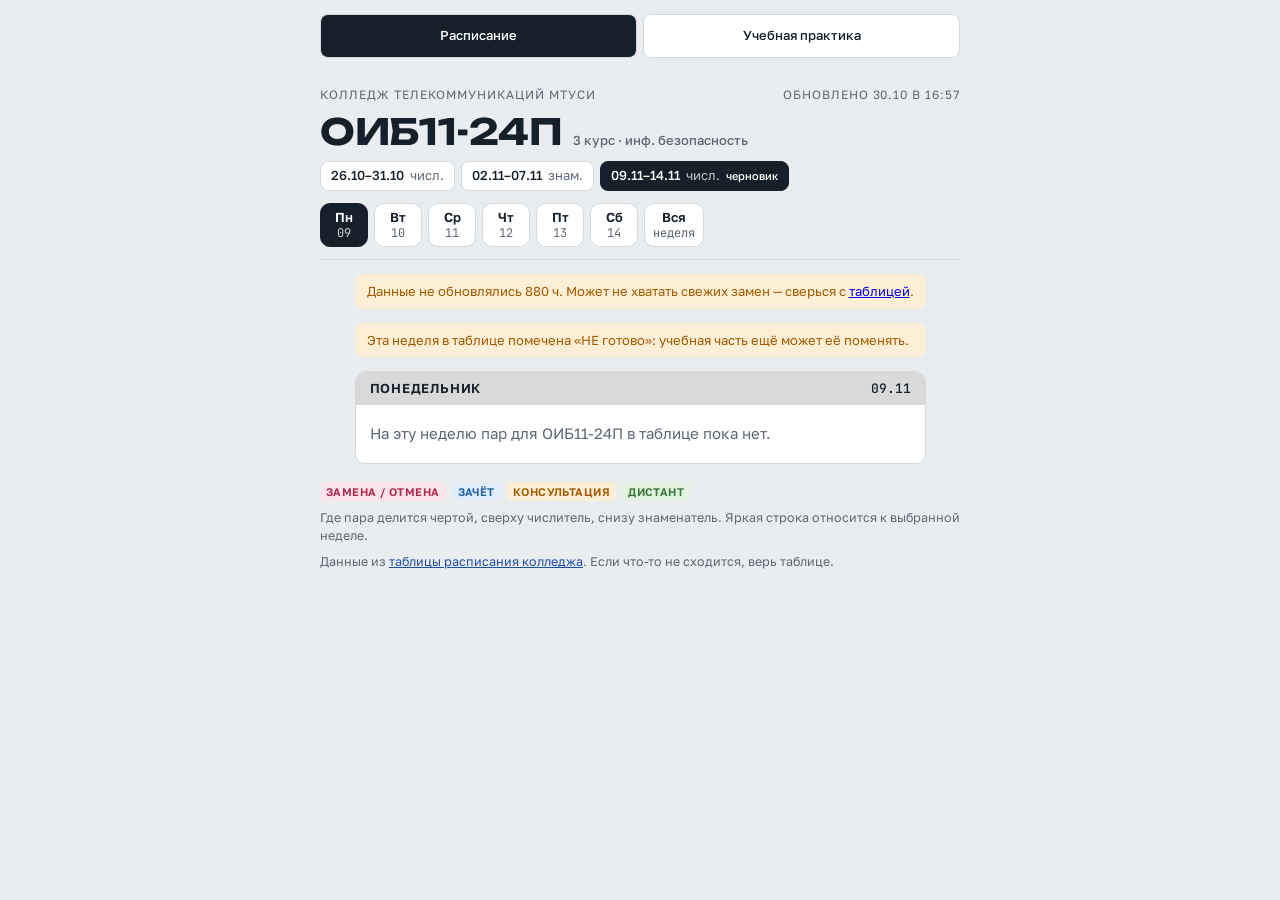
==== index.html @ 4e647dfc "Add files via upload" ====
<!doctype html>
<html lang="ru">
<head>
<meta charset="utf-8">
<meta name="viewport" content="width=device-width,initial-scale=1,viewport-fit=cover">
<meta name="theme-color" content="#e9edf0" media="(prefers-color-scheme: light)">
<meta name="theme-color" content="#0e1419" media="(prefers-color-scheme: dark)">
<meta name="description" content="Расписание пар группы ОИБ11-24П, КТ МТУСИ: замены, отмены, зачёты.">
<link rel="manifest" href="manifest.webmanifest">
<link rel="icon" href="icon-192.png" type="image/png">
<link rel="apple-touch-icon" href="apple-touch-icon.png">
<meta name="apple-mobile-web-app-capable" content="yes">
<meta name="apple-mobile-web-app-title" content="Пары ОИБ">
<title>Расписание КТ МТУСИ</title>
<link rel="preconnect" href="https://fonts.googleapis.com">
<link rel="preconnect" href="https://fonts.gstatic.com" crossorigin>
<link rel="stylesheet" href="https://fonts.googleapis.com/css2?family=Golos+Text:wght@400;500;600&family=JetBrains+Mono:wght@400;500&family=Unbounded:wght@500;700&display=swap">
<style>
/* Layout: одна узкая колонка как распечатка у учебной части; липкая шапка с группой,
   неделей и днями; день — один лист с парами, разделёнными тонкими линиями. */
:root {
  --bg: #e9edf0;
  --paper: #ffffff;
  --ink: #15202a;
  --muted: #5d6874;
  --line: #d3dae0;
  --head: #d9d9d9;          /* серый, как шапка в таблице колледжа */
  --accent: #1d4fa3;
  --accent-soft: #e2eaf8;
  --chg: #b3264f;  --chg-soft: #f8e4ea;
  --zach: #22609f; --zach-soft: #e0ecf8;
  --kons: #a35a00; --kons-soft: #fdeed6;
  --dist: #36773a; --dist-soft: #e3f1e1;
  --f-display: "Unbounded", "Arial Black", system-ui, sans-serif;
  --f-body: "Golos Text", "Segoe UI", system-ui, -apple-system, sans-serif;
  --f-mono: "JetBrains Mono", ui-monospace, "Cascadia Mono", Consolas, monospace;
}
@media (prefers-color-scheme: dark) {
  :root:not([data-theme="light"]) {
    --bg: #0e1419; --paper: #172029; --ink: #e5ebf0; --muted: #94a1ad; --line: #2a3641;
    --head: #2b343d; --accent: #8db1f2; --accent-soft: #1d2b44;
    --chg: #ff8aa5; --chg-soft: #3a1d27;
    --zach: #8cbcf0; --zach-soft: #18304a;
    --kons: #f2b25e; --kons-soft: #3a2a14;
    --dist: #8fcf8c; --dist-soft: #1c3320;
    color-scheme: dark;
  }
}
:root[data-theme="dark"] {
  --bg: #0e1419; --paper: #172029; --ink: #e5ebf0; --muted: #94a1ad; --line: #2a3641;
  --head: #2b343d; --accent: #8db1f2; --accent-soft: #1d2b44;
  --chg: #ff8aa5; --chg-soft: #3a1d27;
  --zach: #8cbcf0; --zach-soft: #18304a;
  --kons: #f2b25e; --kons-soft: #3a2a14;
  --dist: #8fcf8c; --dist-soft: #1c3320;
  color-scheme: dark;
}

* { box-sizing: border-box; }
body {
  background: var(--bg); color: var(--ink);
  font: 15px/1.45 var(--f-body);
  padding-left: max(16px, env(safe-area-inset-left, 0px));
  padding-right: max(16px, env(safe-area-inset-right, 0px));
  padding-block: 0 32px;
}
body::before { content: ""; position: fixed; inset: 0 0 auto; height: env(safe-area-inset-top, 0px); z-index: 10; background: var(--bg); }
.wrap { max-width: 640px; margin: 0 auto; display: grid; gap: 14px; }

header.top {
  position: sticky; top: env(safe-area-inset-top, 0px); z-index: 5;
  background: var(--bg);
  display: grid; gap: 10px; padding-block: 14px 10px;
  border-bottom: 1px solid var(--line);
}
.kicker { font-size: 12px; letter-spacing: .08em; text-transform: uppercase; color: var(--muted); display: flex; justify-content: space-between; gap: 8px; flex-wrap: wrap; }
.grp { position: relative; display: inline-flex; align-items: baseline; gap: 10px; width: fit-content; max-width: 100%; }
.grp h1 { margin: 0; font: 700 clamp(26px, 7vw, 36px)/1.05 var(--f-display); letter-spacing: -.01em; }
.grp { flex-wrap: wrap; }
.grp .chev { font: 500 13px var(--f-body); color: var(--muted); white-space: nowrap; }

.row { display: flex; gap: 6px; overflow-x: auto; scrollbar-width: none; padding-bottom: 2px; }
.row::-webkit-scrollbar { display: none; }
.chip {
  flex: 0 0 auto; border: 1px solid var(--line); background: var(--paper); color: var(--ink);
  border-radius: 8px; padding: 6px 10px; font: 500 13px/1.2 var(--f-body); cursor: pointer;
  display: inline-flex; align-items: center; gap: 6px;
}
.chip:focus-visible, button:focus-visible, a:focus-visible { outline: 2px solid var(--accent); outline-offset: 2px; }
.chip[aria-pressed="true"] { background: var(--ink); color: var(--paper); border-color: var(--ink); }
.chip .sub { color: var(--muted); font-weight: 400; }
.chip[aria-pressed="true"] .sub { color: inherit; opacity: .75; }
.chip.day { flex-direction: column; gap: 0; min-width: 48px; padding: 5px 8px; }
.chip.day b { font: 600 13px var(--f-body); }
.chip.day span { font: 400 12px var(--f-mono); color: var(--muted); }
.chip.day[aria-pressed="true"] span { color: inherit; opacity: .8; }
.chip.day.today { border-color: var(--accent); }
.chip.day.today b::after { content: ""; display: inline-block; width: 6px; height: 6px; border-radius: 50%; background: var(--accent); margin-left: 4px; vertical-align: middle; }
.chip .draft { font-size: 11px; color: var(--kons); }
.chip[aria-pressed="true"] .draft { color: inherit; }

.notice { font-size: 13px; color: var(--kons); background: var(--kons-soft); border-radius: 8px; padding: 8px 12px; }

.day { background: var(--paper); border: 1px solid var(--line); border-radius: 10px; overflow: hidden; }
.day > h2 {
  margin: 0; padding: 8px 14px; background: var(--head);
  font: 600 13px var(--f-body); letter-spacing: .06em; text-transform: uppercase;
  display: flex; justify-content: space-between; gap: 8px;
}
.day > h2 .d { font-family: var(--f-mono); font-weight: 500; letter-spacing: 0; }
.day.is-today > h2 { background: var(--accent-soft); color: var(--accent); }
.empty { padding: 18px 14px; color: var(--muted); }
.daynote { padding: 22px 14px; font: 500 16px var(--f-body); text-align: center; }

ol.pairs { list-style: none; margin: 0; padding: 0; }
.pair { display: grid; grid-template-columns: 54px minmax(0, 1fr) auto; gap: 12px; padding: 12px 14px; border-top: 1px solid var(--line); align-items: start; }
.pair:first-child { border-top: 0; }
.pn { display: grid; gap: 2px; }
.pn .num { font: 700 22px/1 var(--f-display); }
.pn .tm { font: 400 11.5px/1.35 var(--f-mono); color: var(--muted); font-variant-numeric: tabular-nums; }
.body { min-width: 0; display: grid; gap: 6px; }
.lesson { display: grid; gap: 1px; }
.code { font: 500 11.5px var(--f-mono); color: var(--muted); }
.ttl { font-weight: 500; overflow-wrap: anywhere; }
.who { font-size: 13.5px; color: var(--muted); }
.note { font-size: 13px; color: var(--muted); }
.room { font: 500 13px var(--f-mono); padding: 3px 7px; border: 1px solid var(--line); border-radius: 6px; white-space: nowrap; align-self: start; }
.room:empty { display: none; }

.pair.window { padding-block: 6px; color: var(--muted); font-size: 13px; }
.pair.window .num { font-size: 15px; color: var(--muted); }

.badges { display: flex; flex-wrap: wrap; gap: 5px; }
.b { font: 600 11px/1 var(--f-body); letter-spacing: .04em; text-transform: uppercase; padding: 4px 6px; border-radius: 5px; }
.b.chg { background: var(--chg-soft); color: var(--chg); }
.b.chg.old { background: transparent; border: 1px dashed var(--chg); }
.b.zach, .b.exam { background: var(--zach-soft); color: var(--zach); }
.b.kons { background: var(--kons-soft); color: var(--kons); }
.b.dist { background: var(--dist-soft); color: var(--dist); }
.b.now { background: var(--accent); color: var(--paper); }
.b.next { background: var(--accent-soft); color: var(--accent); }

.pair.chg { background: linear-gradient(90deg, var(--chg-soft), transparent 70%); }
.pair.now { box-shadow: inset 0 0 0 2px var(--accent); }
.cancelled { font-size: 13.5px; color: var(--muted); }
.cancelled s { text-decoration-color: var(--chg); text-decoration-thickness: 2px; }
.cancelled .lbl, .instead { font: 600 11px var(--f-body); text-transform: uppercase; letter-spacing: .05em; color: var(--chg); margin-right: 4px; }
.struck .ttl { text-decoration: line-through; }

/* Числитель / знаменатель: дробь, как «над чертой / под чертой» в таблице */
.frac { display: grid; }
.frac .half { display: grid; grid-template-columns: minmax(0, 1fr) auto; gap: 8px; padding-block: 4px; }
.frac .half + .half { border-top: 2px solid var(--ink); }
.frac .half.off { opacity: .45; }
.frac .hl { grid-column: 1 / -1; font: 600 10.5px var(--f-body); letter-spacing: .06em; text-transform: uppercase; color: var(--muted); }
.frac .half.on .hl { color: var(--accent); }
.frac .none { color: var(--muted); font-style: italic; }

footer { color: var(--muted); font-size: 12.5px; display: grid; gap: 8px; padding-top: 4px; }
footer a { color: var(--accent); }
.legend { display: flex; flex-wrap: wrap; gap: 6px; }
.err { background: var(--paper); border: 1px solid var(--line); border-radius: 10px; padding: 18px; }
@media (max-width: 380px) {
  .pair { grid-template-columns: 44px minmax(0, 1fr); }
  .pair > .room { grid-column: 2; justify-self: start; }
}
@media (prefers-reduced-motion: no-preference) {
  .day { animation: in .18s ease-out both; }
  @keyframes in { from { transform: translateY(4px); } to { transform: none; } }
}
</style>
<style>:root{color-scheme:light}html,body{margin:0}:root{padding-top:env(safe-area-inset-top,0px);padding-bottom:env(safe-area-inset-bottom,0px)}[hidden]{display:none!important}</style>
<link rel="stylesheet" href="practice.css">
</head>
<body>

<div class="wrap">
  <nav class="schedule-tabs" role="tablist" aria-label="Раздел расписания">
    <button class="chip" id="scheduleTab" role="tab" aria-selected="true" aria-controls="main">Расписание</button>
    <button class="chip" id="practiceTab" role="tab" aria-selected="false" aria-controls="practicePanel">Учебная практика</button>
  </nav>
  <header class="top" id="scheduleHeader">
    <div class="kicker"><span>Колледж телекоммуникаций МТУСИ</span><span id="upd"></span></div>
    <div class="grp">
      <h1 id="grpName">ОИБ11-24П</h1><span class="chev">3 курс · инф. безопасность</span>
    </div>
    <div class="row" id="weeks" role="group" aria-label="Неделя"></div>
    <div class="row" id="days" role="group" aria-label="День"></div>
  </header>
  <main id="main" class="wrap" aria-live="polite">
    <div class="day"><div class="empty">Загружаю расписание…</div></div>
  </main>
  <section id="practicePanel" role="tabpanel" aria-labelledby="practiceTab" hidden>
    <h1>Учебная практика</h1>
    <div class="practice-controls">
      <label>Группа<select id="practiceGroup" disabled><option>Загрузка…</option></select></label>
      <label>Дата<input type="date" id="practiceDate"></label>
      <button class="chip" id="practiceAll" type="button">Все даты</button>
      <button class="chip" id="practiceRefresh" type="button">Обновить</button>
    </div>
    <div id="practiceStatus" role="status"></div>
    <div id="practiceContent" class="wrap" aria-live="polite"></div>
    <p class="note">Изменения проверяются при открытии вкладки и каждые 5 минут, пока она открыта. <a id="practiceSource" target="_blank" rel="noopener">Открыть таблицу практики</a>.</p>
  </section>
  <footer id="scheduleFooter">
    <div class="legend">
      <span class="b chg">Замена / отмена</span><span class="b zach">Зачёт</span><span class="b kons">Консультация</span><span class="b dist">Дистант</span>
    </div>
    <div>Где пара делится чертой, сверху числитель, снизу знаменатель. Яркая строка относится к выбранной неделе.</div>
    <div id="src"></div>
  </footer>
</div>

<script>
(() => {
  const SRC = 'https://docs.google.com/spreadsheets/d/1RRrdDgLjqfFRYhjbxTdcJY_iNvP3ZEuu/htmlview';
  const GROUP = 'ОИБ11-24П';
  const WD = ['Понедельник', 'Вторник', 'Среда', 'Четверг', 'Пятница', 'Суббота'];
  const WDS = ['Пн', 'Вт', 'Ср', 'Чт', 'Пт', 'Сб'];
  const $ = (id) => document.getElementById(id);
  const esc = (s) => String(s ?? '').replace(/[&<>"]/g, (c) => ({ '&': '&amp;', '<': '&lt;', '>': '&gt;', '"': '&quot;' }[c]));
  const store = {
    get(k) { try { return localStorage.getItem(k); } catch (e) { return null; } },
    set(k, v) { try { localStorage.setItem(k, v); } catch (e) {} },
  };

  let D = null, S = [];
  const st = { group: GROUP, week: 0, day: 0 };

  // ---- время по Москве ----
  function msk() {
    const p = Object.fromEntries(new Intl.DateTimeFormat('ru-RU', {
      timeZone: 'Europe/Moscow', year: 'numeric', month: '2-digit', day: '2-digit',
      hour: '2-digit', minute: '2-digit', hourCycle: 'h23',
    }).formatToParts(new Date()).map((x) => [x.type, x.value]));
    const y = +p.year, m = +p.month, d = +p.day;
    return { y, m, d, ddmm: `${p.day}.${p.month}`, min: (+p.hour) * 60 + (+p.minute), wd: (new Date(Date.UTC(y, m - 1, d)).getUTCDay() + 6) % 7 };
  }
  const NOW = msk();
  const acadStart = NOW.m >= 8 ? NOW.y : NOW.y - 1;
  const dateOf = (ddmm) => { if (!ddmm) return null; const [d, m] = ddmm.split('.').map(Number); return Date.UTC(m >= 8 ? acadStart : acadStart + 1, m - 1, d); };
  const todayTs = Date.UTC(NOW.y, NOW.m - 1, NOW.d);

  // ---- разбор текста ячейки ----
  const CODE = /(?:ОУП|ДУП|СГЦ|ОП|МДК|ОГСЭ|ЕН|ПМ|УП|ПП|ОДБ|ОДП|ОУД|ЭК|ОПД|ДУД|УД|БД)\.\s?\d{1,2}(?:\.\d{1,2})?\.?/;
  const TEACH = /[А-ЯЁ][а-яё]+(?:-[А-ЯЁ][а-яё]+)?\s+[А-ЯЁ]\.\s?(?:[А-ЯЁ]\.?)?/g;
  const norm = (t) => (t || '').replace(/\s+/g, ' ').trim();

  function parseLesson(raw) {
    let t = norm(raw);
    const tags = [];
    if (/зач[её]т/i.test(t)) tags.push(['zach', 'Зачёт']);
    if (/экзамен/i.test(t)) tags.push(['exam', 'Экзамен']);
    if (/консульт/i.test(t)) tags.push(['kons', 'Консультация']);
    if (/дистант/i.test(t)) tags.push(['dist', 'Дистант']);
    let note = '';
    const zm = t.match(/\(\s*замена\s+([^)]+)\)/i);
    if (zm) { note = 'вместо ' + zm[1].trim(); t = t.replace(zm[0], ' '); tags.push(['chg', 'Замена препод.']); }
    t = t.replace(/(^|[\s.,(])(зач[её]т|экзамен|консультация)(?=$|[\s.,)])/gi, '$1 ');
    let code = '';
    const cm = t.match(new RegExp('^' + CODE.source));
    if (cm) { code = cm[0].replace(/\s/g, '').replace(/\.$/, ''); t = t.slice(cm[0].length); }
    const who = [];
    t = t.replace(TEACH, (m) => { who.push(m.trim()); return ' '; });
    let title = norm(t).replace(/[,;]\s*$/, '');
    if (!title && who.length) title = who.shift();
    return { code, title, who: who.join(', '), note, tags };
  }

  function segments(t) {
    const re = new RegExp(CODE.source, 'g');
    const idx = []; let m;
    while ((m = re.exec(t))) idx.push(m.index);
    if (!idx.length) return t ? [t] : [];
    const out = [];
    if (idx[0] > 0 && norm(t.slice(0, idx[0]))) out.push(t.slice(0, idx[0]));
    idx.forEach((s, i) => out.push(t.slice(s, idx[i + 1] ?? t.length)));
    return out.map(norm).filter(Boolean);
  }

  function analyze(h, dayDate) {
    const t = norm(h.text);
    const r = { room: h.room, struck: h.f.includes('x'), lessons: [], change: null, cancelled: null };
    const m = t.match(/^(\d{1,2}\.\d{2})\.?\s*(отмена)?[\s:,-]*(.*)$/i);
    if (m) {
      const date = m[1].padStart(5, '0');
      const cancel = !!m[2];
      const segs = segments(m[3]);
      r.change = { date, today: date === dayDate, cancel };
      if (cancel) { r.cancelled = segs[0] ? parseLesson(segs[0]) : null; r.lessons = segs.slice(1).map(parseLesson); }
      else r.lessons = segs.map(parseLesson);
    } else {
      r.lessons = [parseLesson(t)];
      if (h.f.includes('c') || /отмен/i.test(t)) r.change = { date: null, today: true, cancel: /отмен/i.test(t) };
    }
    return r;
  }

  const half = (h) => (h ? { text: S[h[0]] || '', room: S[h[1]] || '', f: h[2] || '' } : null);

  // ---- отрисовка ----
  function lessonHTML(L) {
    return `<div class="lesson">${L.code ? `<span class="code">${esc(L.code)}</span>` : ''}<div class="ttl">${esc(L.title)}</div>${L.who ? `<div class="who">${esc(L.who)}</div>` : ''}${L.note ? `<div class="note">${esc(L.note)}</div>` : ''}</div>`;
  }

  function badgesFor(A, extra) {
    const out = [...(extra || [])];
    if (A.change) {
      if (A.change.date && !A.change.today) out.push(`<span class="b chg old">Пометка на ${esc(A.change.date)}</span>`);
      else if (A.change.cancel && !A.lessons.length) out.push('<span class="b chg">Отмена</span>');
      else if (A.change.cancel || A.cancelled) out.push('<span class="b chg">Замена</span>');
      else if (!A.change.date && A.lessons.some((L) => L.note)) out.push('<span class="b chg">Замена препод.</span>');
      else out.push(`<span class="b chg">${A.change.date ? 'Изменение на ' + esc(A.change.date) : 'Изменение'}</span>`);
    }
    const seen = new Set();
    A.lessons.forEach((L) => L.tags.forEach(([k, v]) => { if (k === 'chg' && A.change) return; if (!seen.has(k)) { seen.add(k); out.push(`<span class="b ${k}">${v}</span>`); } }));
    return out.length ? `<div class="badges">${out.join('')}</div>` : '';
  }

  function analysisHTML(A) {
    let h = '';
    if (A.cancelled) h += `<div class="cancelled"><span class="lbl">Отменено</span><s>${esc([A.cancelled.code, A.cancelled.title].filter(Boolean).join(' '))}</s>${A.cancelled.who ? ' · ' + esc(A.cancelled.who) : ''}</div>`;
    if (A.cancelled && A.lessons.length) h += '<span class="instead">Вместо неё</span>';
    h += A.lessons.map(lessonHTML).join('');
    if (A.struck) h = `<div class="struck">${h}</div>`;
    return h;
  }

  function timeSpan(t) {
    const ts = (t || '').match(/\d{1,2}[.:]\d{2}/g) || [];
    const toMin = (x) => { const [a, b] = x.split(/[.:]/).map(Number); return a * 60 + b; };
    if (!ts.length) return null;
    return { s: ts[0].replace('.', ':'), e: ts[ts.length - 1].replace('.', ':'), sm: toMin(ts[0]), em: toMin(ts[ts.length - 1]) };
  }

  function pairHTML(p, ctx) {
    const [n, ti, cell] = p;
    const tsp = timeSpan(S[ti]);
    const tm = tsp ? `${tsp.s}<br>${tsp.e}` : '';
    let cls = 'pair', extra = [], body = '', room = '';
    if (ctx.isToday && tsp) {
      if (NOW.min >= tsp.sm && NOW.min < tsp.em) { cls += ' now'; extra.push(`<span class="b now">Идёт · до ${tsp.e}</span>`); }
      else if (ctx.nextN === n) { const d = tsp.sm - NOW.min; extra.push(`<span class="b next">Следующая · через ${d >= 60 ? Math.floor(d / 60) + ' ч ' : ''}${d % 60} мин</span>`); }
    }
    if (Array.isArray(cell)) {
      const A = analyze(half(cell), ctx.date);
      if (A.change && A.change.today) cls += ' chg';
      body = badgesFor(A, extra) + analysisHTML(A);
      room = A.room;
    } else {
      const a = half(cell.a || null), b = half(cell.b || null);
      const sub = /подгрупп/i.test((a && a.text) + ' ' + (b && b.text));
      const par = ctx.parity;
      const act = sub || !par ? 'both' : (par === 'ч' ? 'a' : 'b');
      const lbl = (k, h) => sub ? ((h && (h.text.match(/(\d)\s*подгрупп/i) || [])[1]) ? (h.text.match(/(\d)\s*подгрупп/i)[1] + ' подгруппа') : (k === 'a' ? 'верх' : 'низ')) : (k === 'a' ? 'числитель' : 'знаменатель');
      let anyChg = false;
      const halves = [['a', a], ['b', b]].map(([k, h]) => {
        const on = act === 'both' || act === k;
        if (!h) return `<div class="half ${on ? 'on' : 'off'}"><span class="hl">${lbl(k, h)}</span><div class="none">нет пары</div></div>`;
        const A = analyze(h, ctx.date);
        if (on && A.change && A.change.today) anyChg = true;
        return `<div class="half ${on ? 'on' : 'off'}"><span class="hl">${lbl(k, h)}</span><div class="body">${badgesFor(A, [])}${analysisHTML(A)}</div><span class="room">${esc(A.room)}</span></div>`;
      });
      if (anyChg) cls += ' chg';
      body = (extra.length ? `<div class="badges">${extra.join('')}</div>` : '') + `<div class="frac">${halves.join('')}</div>`;
    }
    return `<li class="${cls}"><div class="pn"><span class="num">${n}</span><span class="tm">${tm}</span></div><div class="body">${body}</div><span class="room">${esc(room)}</span></li>`;
  }

  function dayHTML(week, wi) {
    const g = week.groups[st.group];
    const date = week.dates[wi] || '';
    const isToday = date === NOW.ddmm;
    const head = `<h2><span>${WD[wi]}</span><span class="d">${esc(date)}${isToday ? ' · сегодня' : ''}</span></h2>`;
    if (!g) return `<section class="day">${head}<div class="empty">На эту неделю пар для ${esc(st.group)} в таблице пока нет.</div></section>`;
    const d = g.find((x) => x[0] === wi);
    const pairs = d ? d[1] : [];
    if (!pairs.length) return `<section class="day${isToday ? ' is-today' : ''}">${head}<div class="empty">Пар нет.</div></section>`;
    const texts = pairs.map((p) => (Array.isArray(p[2]) ? S[p[2][0]] + '|' + S[p[2][1]] : '#'));
    if (pairs.length >= 4 && texts.every((x) => x === texts[0]) && texts[0] !== '#' && !S[pairs[0][2][1]]) {
      return `<section class="day${isToday ? ' is-today' : ''}">${head}<div class="daynote">${esc(norm(S[pairs[0][2][0]]))}</div></section>`;
    }
    let nextN = null;
    if (isToday) { for (const p of pairs) { const t = timeSpan(S[p[1]]); if (t && t.sm > NOW.min) { nextN = p[0]; break; } } }
    const ctx = { date, parity: week.parity, isToday, nextN };
    const items = [];
    pairs.forEach((p, i) => {
      if (i > 0) for (let k = pairs[i - 1][0] + 1; k < p[0]; k++) items.push(`<li class="pair window"><div class="pn"><span class="num">${k}</span></div><div class="body">окно</div></li>`);
      items.push(pairHTML(p, ctx));
    });
    return `<section class="day${isToday ? ' is-today' : ''}">${head}<ol class="pairs">${items.join('')}</ol></section>`;
  }

  function render() {
    const week = D.weeks[st.week];
    $('grpName').textContent = st.group;
    $('weeks').innerHTML = D.weeks.map((w, i) => `<button class="chip" aria-pressed="${i === st.week}" data-w="${i}">${esc(w.from)}–${esc(w.to)} <span class="sub">${w.parity === 'ч' ? 'числ.' : w.parity === 'з' ? 'знам.' : ''}</span>${w.ready ? '' : '<span class="draft">черновик</span>'}</button>`).join('');
    const dchips = week.dates.map((d, i) => `<button class="chip day${d === NOW.ddmm ? ' today' : ''}" aria-pressed="${st.day === i}" data-d="${i}"><b>${WDS[i]}</b><span>${esc(d.split('.')[0] || '')}</span></button>`);
    dchips.push(`<button class="chip day" aria-pressed="${st.day === 'all'}" data-d="all"><b>Вся</b><span>неделя</span></button>`);
    $('days').innerHTML = dchips.join('');
    let html = '';
    const age = (Date.now() - new Date(D.updated).getTime()) / 36e5;
    if (age > 6) html += `<div class="notice">Данные не обновлялись ${Math.round(age)} ч. Может не хватать свежих замен — сверься с <a href="${SRC}" target="_blank" rel="noopener">таблицей</a>.</div>`;
    if (!week.ready) html += '<div class="notice">Эта неделя в таблице помечена «НЕ готово»: учебная часть ещё может её поменять.</div>';
    if (st.day === 'all') html += week.dates.map((_, i) => dayHTML(week, i)).join('');
    else html += dayHTML(week, st.day);
    $('main').innerHTML = html;
  }

  function pickDefault() {
    let wi = D.weeks.findIndex((w) => w.dates.includes(NOW.ddmm));
    if (wi >= 0) { st.week = wi; st.day = D.weeks[wi].dates.indexOf(NOW.ddmm); return; }
    wi = D.weeks.findIndex((w) => dateOf(w.dates[0]) > todayTs);
    st.week = wi >= 0 ? wi : D.weeks.length - 1; st.day = 0;
  }

  function fill() {
    const u = new Date(D.updated);
    $('upd').textContent = 'обновлено ' + new Intl.DateTimeFormat('ru-RU', { timeZone: 'Europe/Moscow', day: '2-digit', month: '2-digit', hour: '2-digit', minute: '2-digit' }).format(u).replace(',', ' в');
    $('src').innerHTML = `Данные из <a href="${SRC}" target="_blank" rel="noopener">таблицы расписания колледжа</a>. Если что-то не сходится, верь таблице.`;
  }

  $('weeks').addEventListener('click', (e) => { const b = e.target.closest('[data-w]'); if (!b) return; st.week = +b.dataset.w; const di = D.weeks[st.week].dates.indexOf(NOW.ddmm); if (st.day !== 'all') st.day = di >= 0 ? di : 0; render(); });
  $('days').addEventListener('click', (e) => { const b = e.target.closest('[data-d]'); if (!b) return; st.day = b.dataset.d === 'all' ? 'all' : +b.dataset.d; render(); });

  function show(d) { D = d; S = d.S; fill(); if (!shown) { pickDefault(); shown = true; } render(); }
  let shown = false;
  fetch('data.json?t=' + Date.now(), { cache: 'no-store' })
    .then((r) => { if (!r.ok) throw new Error(r.status); return r.json(); })
    .then(show)
    .catch(() => {
      if (!D) $('main').innerHTML = `<div class="err">Не получилось загрузить расписание. Проверь интернет и обнови страницу; если не поможет, открой <a href="${SRC}" target="_blank" rel="noopener">таблицу колледжа</a>.</div>`;
    });
  if ('serviceWorker' in navigator) navigator.serviceWorker.register('sw.js').catch(() => {});
})();
</script>

<script src="practice.js"></script>
</body>
</html>
---- practice.css ----
.schedule-tabs { display: flex; gap: 6px; padding-top: 14px; }
.schedule-tabs button { flex: 1; min-height: 44px; white-space: normal; justify-content: center; }
.schedule-tabs [aria-selected="true"] { background: var(--ink); color: var(--paper); }
#practicePanel { min-width: 0; display: grid; gap: 14px; }
#practicePanel h1 { font: 700 clamp(22px,6vw,30px)/1.25 var(--f-display); margin: 4px 0; overflow-wrap: anywhere; }
.practice-controls { display: flex; flex-wrap: wrap; align-items: end; gap: 10px; }
.practice-controls label { display: grid; gap: 5px; color: var(--muted); font-size: 13px; min-width: 0; }
.practice-controls select, .practice-controls input { max-width: 100%; min-height: 44px; border: 1px solid var(--line); border-radius: 8px; padding: 8px; background: var(--paper); color: var(--ink); font: inherit; }
.practice-controls button { min-height: 44px; }
#practiceStatus { color: var(--muted); font-size: 13px; }
#practiceContent { width: 100%; }
.practice-entry { padding: 14px; display: grid; gap: 6px; overflow-wrap: anywhere; }
#practicePanel a { color: var(--accent); }
button:disabled { opacity: .6; }
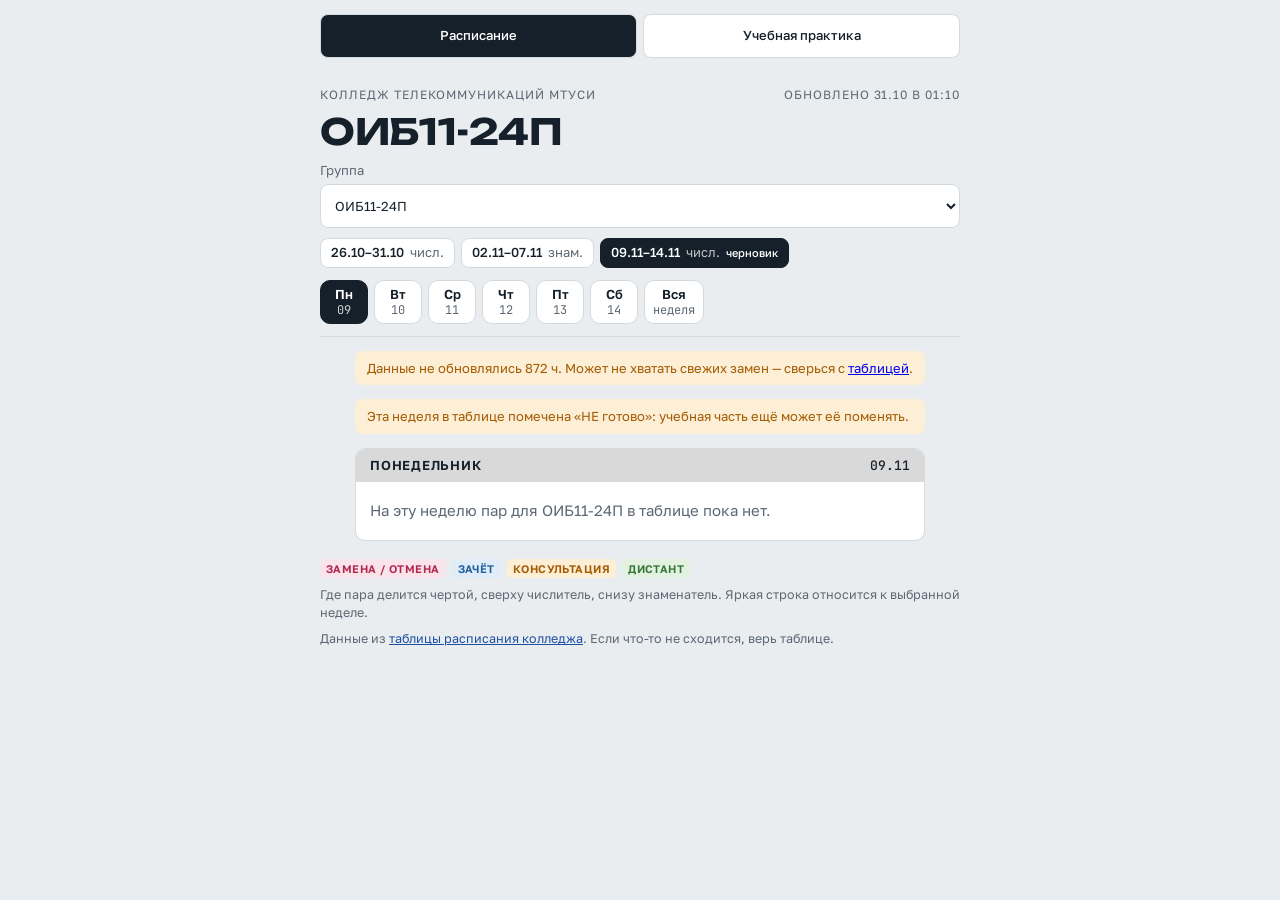
==== commit 7b85b9d0: "Add files via upload" ====
--- a/index.html
+++ b/index.html
@@ -5,7 +5,7 @@
 <meta name="viewport" content="width=device-width,initial-scale=1,viewport-fit=cover">
 <meta name="theme-color" content="#e9edf0" media="(prefers-color-scheme: light)">
 <meta name="theme-color" content="#0e1419" media="(prefers-color-scheme: dark)">
-<meta name="description" content="Расписание пар группы ОИБ11-24П, КТ МТУСИ: замены, отмены, зачёты.">
+<meta name="description" content="Расписание групп КТ МТУСИ: пары, замены, отмены, зачёты и учебная практика.">
 <link rel="manifest" href="manifest.webmanifest">
 <link rel="icon" href="icon-192.png" type="image/png">
 <link rel="apple-touch-icon" href="apple-touch-icon.png">
@@ -182,8 +182,11 @@
   <header class="top" id="scheduleHeader">
     <div class="kicker"><span>Колледж телекоммуникаций МТУСИ</span><span id="upd"></span></div>
     <div class="grp">
-      <h1 id="grpName">ОИБ11-24П</h1><span class="chev">3 курс · инф. безопасность</span>
+      <h1 id="grpName">ОИБ11-24П</h1>
     </div>
+    <label class="schedule-group">Группа
+      <select id="scheduleGroup" disabled aria-label="Группа основного расписания"><option>Загрузка…</option></select>
+    </label>
     <div class="row" id="weeks" role="group" aria-label="Неделя"></div>
     <div class="row" id="days" role="group" aria-label="День"></div>
   </header>
@@ -225,7 +228,15 @@
   };
 
   let D = null, S = [];
-  const st = { group: GROUP, week: 0, day: 0 };
+  const st = { group: store.get('schedule-group') || GROUP, week: 0, day: 0 };
+
+  function fillGroups() {
+    const groups = [...new Set(D.weeks.flatMap(w => Object.keys(w.groups)))].sort((a, b) => a.localeCompare(b, 'ru', { numeric: true }));
+    if (!groups.includes(st.group)) st.group = groups.includes(GROUP) ? GROUP : groups[0] || GROUP;
+    $('scheduleGroup').innerHTML = groups.map(g => `<option value="${esc(g)}">${esc(g)}</option>`).join('');
+    $('scheduleGroup').value = st.group;
+    $('scheduleGroup').disabled = !groups.length;
+  }
 
   // ---- время по Москве ----
   function msk() {
@@ -423,7 +434,9 @@
   $('weeks').addEventListener('click', (e) => { const b = e.target.closest('[data-w]'); if (!b) return; st.week = +b.dataset.w; const di = D.weeks[st.week].dates.indexOf(NOW.ddmm); if (st.day !== 'all') st.day = di >= 0 ? di : 0; render(); });
   $('days').addEventListener('click', (e) => { const b = e.target.closest('[data-d]'); if (!b) return; st.day = b.dataset.d === 'all' ? 'all' : +b.dataset.d; render(); });
 
-  function show(d) { D = d; S = d.S; fill(); if (!shown) { pickDefault(); shown = true; } render(); }
+  $('scheduleGroup').addEventListener('change', (e) => { st.group = e.target.value; store.set('schedule-group', st.group); render(); });
+
+  function show(d) { D = d; S = d.S; fillGroups(); fill(); if (!shown) { pickDefault(); shown = true; } render(); }
   let shown = false;
   fetch('data.json?t=' + Date.now(), { cache: 'no-store' })
     .then((r) => { if (!r.ok) throw new Error(r.status); return r.json(); })
--- a/practice.css
+++ b/practice.css
@@ -12,3 +12,5 @@
 .practice-entry { padding: 14px; display: grid; gap: 6px; overflow-wrap: anywhere; }
 #practicePanel a { color: var(--accent); }
 button:disabled { opacity: .6; }
+.schedule-group { display: grid; gap: 4px; color: var(--muted); font-size: 13px; }
+.schedule-group select { width: 100%; min-height: 44px; min-width: 0; background: var(--paper); color: var(--ink); border: 1px solid var(--line); border-radius: 8px; padding: 8px 10px; font: inherit; }
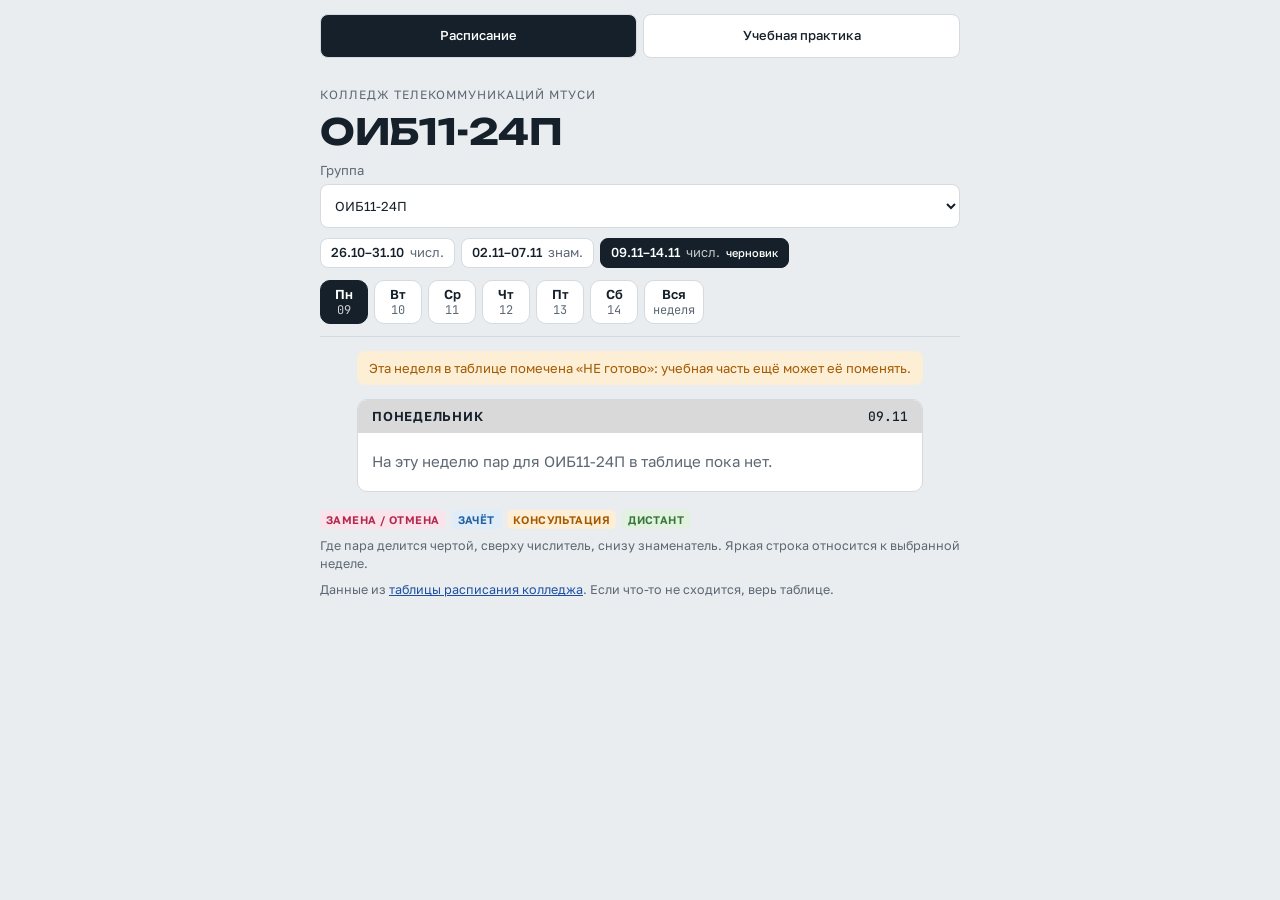
==== commit 2a85e7b8: "Add files via upload" ====
--- a/index.html
+++ b/index.html
@@ -180,7 +180,7 @@
     <button class="chip" id="practiceTab" role="tab" aria-selected="false" aria-controls="practicePanel">Учебная практика</button>
   </nav>
   <header class="top" id="scheduleHeader">
-    <div class="kicker"><span>Колледж телекоммуникаций МТУСИ</span><span id="upd"></span></div>
+    <div class="kicker"><span>Колледж телекоммуникаций МТУСИ</span></div>
     <div class="grp">
       <h1 id="grpName">ОИБ11-24П</h1>
     </div>
@@ -194,16 +194,16 @@
     <div class="day"><div class="empty">Загружаю расписание…</div></div>
   </main>
   <section id="practicePanel" role="tabpanel" aria-labelledby="practiceTab" hidden>
-    <h1>Учебная практика</h1>
-    <div class="practice-controls">
-      <label>Группа<select id="practiceGroup" disabled><option>Загрузка…</option></select></label>
-      <label>Дата<input type="date" id="practiceDate"></label>
-      <button class="chip" id="practiceAll" type="button">Все даты</button>
-      <button class="chip" id="practiceRefresh" type="button">Обновить</button>
-    </div>
-    <div id="practiceStatus" role="status"></div>
+    <header class="top" id="practiceHeader">
+      <div class="kicker"><span>Колледж телекоммуникаций МТУСИ · Учебная практика</span></div>
+      <div class="grp"><h1 id="practiceGroupName">Учебная практика</h1></div>
+      <label class="schedule-group">Группа<select id="practiceGroup" disabled aria-label="Группа учебной практики"><option>Загрузка…</option></select></label>
+      <div class="row" id="practiceWeeks" role="group" aria-label="Неделя практики"></div>
+      <div class="row" id="practiceDays" role="group" aria-label="День практики"></div>
+    </header>
+    <div id="practiceStatus" class="notice" role="status" hidden></div>
     <div id="practiceContent" class="wrap" aria-live="polite"></div>
-    <p class="note">Изменения проверяются при открытии вкладки и каждые 5 минут, пока она открыта. <a id="practiceSource" target="_blank" rel="noopener">Открыть таблицу практики</a>.</p>
+    <p class="note"><a id="practiceSource" target="_blank" rel="noopener">Открыть таблицу практики</a>.</p>
   </section>
   <footer id="scheduleFooter">
     <div class="legend">
@@ -410,8 +410,6 @@
     dchips.push(`<button class="chip day" aria-pressed="${st.day === 'all'}" data-d="all"><b>Вся</b><span>неделя</span></button>`);
     $('days').innerHTML = dchips.join('');
     let html = '';
-    const age = (Date.now() - new Date(D.updated).getTime()) / 36e5;
-    if (age > 6) html += `<div class="notice">Данные не обновлялись ${Math.round(age)} ч. Может не хватать свежих замен — сверься с <a href="${SRC}" target="_blank" rel="noopener">таблицей</a>.</div>`;
     if (!week.ready) html += '<div class="notice">Эта неделя в таблице помечена «НЕ готово»: учебная часть ещё может её поменять.</div>';
     if (st.day === 'all') html += week.dates.map((_, i) => dayHTML(week, i)).join('');
     else html += dayHTML(week, st.day);
@@ -426,8 +424,6 @@
   }
 
   function fill() {
-    const u = new Date(D.updated);
-    $('upd').textContent = 'обновлено ' + new Intl.DateTimeFormat('ru-RU', { timeZone: 'Europe/Moscow', day: '2-digit', month: '2-digit', hour: '2-digit', minute: '2-digit' }).format(u).replace(',', ' в');
     $('src').innerHTML = `Данные из <a href="${SRC}" target="_blank" rel="noopener">таблицы расписания колледжа</a>. Если что-то не сходится, верь таблице.`;
   }
 
--- a/practice.css
+++ b/practice.css
@@ -2,15 +2,13 @@
 .schedule-tabs button { flex: 1; min-height: 44px; white-space: normal; justify-content: center; }
 .schedule-tabs [aria-selected="true"] { background: var(--ink); color: var(--paper); }
 #practicePanel { min-width: 0; display: grid; gap: 14px; }
-#practicePanel h1 { font: 700 clamp(22px,6vw,30px)/1.25 var(--f-display); margin: 4px 0; overflow-wrap: anywhere; }
-.practice-controls { display: flex; flex-wrap: wrap; align-items: end; gap: 10px; }
-.practice-controls label { display: grid; gap: 5px; color: var(--muted); font-size: 13px; min-width: 0; }
-.practice-controls select, .practice-controls input { max-width: 100%; min-height: 44px; border: 1px solid var(--line); border-radius: 8px; padding: 8px; background: var(--paper); color: var(--ink); font: inherit; }
-.practice-controls button { min-height: 44px; }
 #practiceStatus { color: var(--muted); font-size: 13px; }
 #practiceContent { width: 100%; }
-.practice-entry { padding: 14px; display: grid; gap: 6px; overflow-wrap: anywhere; }
 #practicePanel a { color: var(--accent); }
 button:disabled { opacity: .6; }
 .schedule-group { display: grid; gap: 4px; color: var(--muted); font-size: 13px; }
 .schedule-group select { width: 100%; min-height: 44px; min-width: 0; background: var(--paper); color: var(--ink); border: 1px solid var(--line); border-radius: 8px; padding: 8px 10px; font: inherit; }
+
+.practice-pair .pn .num { font-size: 20px; }
+.practice-pair .pn .tm { overflow-wrap: anywhere; }
+#practiceHeader .grp h1 { overflow-wrap: anywhere; }
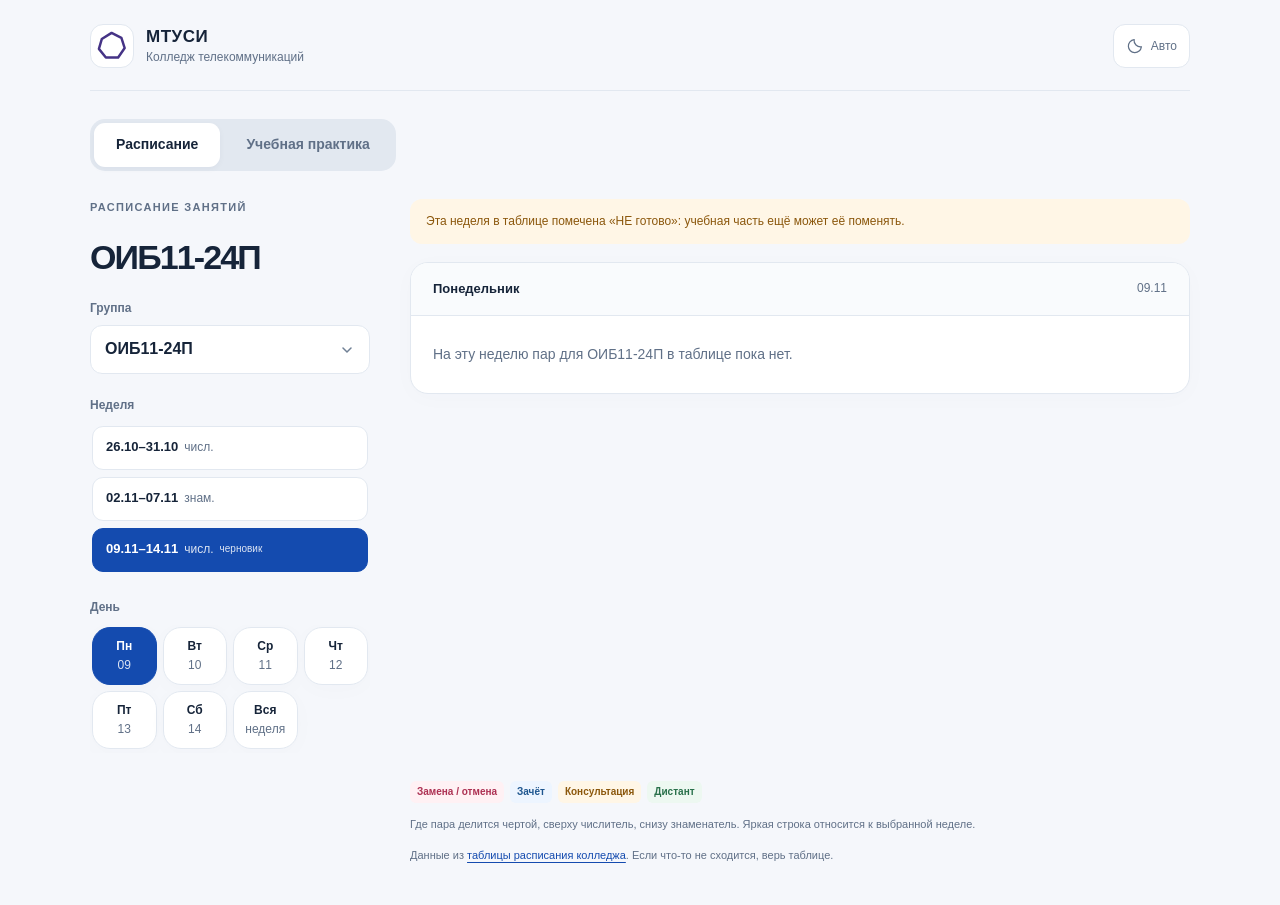
==== commit e5b6e6ae: "Add files via upload" ====
--- a/index.html
+++ b/index.html
@@ -3,207 +3,67 @@
 <head>
 <meta charset="utf-8">
 <meta name="viewport" content="width=device-width,initial-scale=1,viewport-fit=cover">
-<meta name="theme-color" content="#e9edf0" media="(prefers-color-scheme: light)">
-<meta name="theme-color" content="#0e1419" media="(prefers-color-scheme: dark)">
+<meta name="theme-color" content="#f5f7fb" media="(prefers-color-scheme: light)">
+<meta name="theme-color" content="#101722" media="(prefers-color-scheme: dark)">
 <meta name="description" content="Расписание групп КТ МТУСИ: пары, замены, отмены, зачёты и учебная практика.">
 <link rel="manifest" href="manifest.webmanifest">
 <link rel="icon" href="icon-192.png" type="image/png">
 <link rel="apple-touch-icon" href="apple-touch-icon.png">
 <meta name="apple-mobile-web-app-capable" content="yes">
-<meta name="apple-mobile-web-app-title" content="Пары ОИБ">
+<meta name="apple-mobile-web-app-title" content="КТ · Расписание">
 <title>Расписание КТ МТУСИ</title>
-<link rel="preconnect" href="https://fonts.googleapis.com">
-<link rel="preconnect" href="https://fonts.gstatic.com" crossorigin>
-<link rel="stylesheet" href="https://fonts.googleapis.com/css2?family=Golos+Text:wght@400;500;600&family=JetBrains+Mono:wght@400;500&family=Unbounded:wght@500;700&display=swap">
-<style>
-/* Layout: одна узкая колонка как распечатка у учебной части; липкая шапка с группой,
-   неделей и днями; день — один лист с парами, разделёнными тонкими линиями. */
-:root {
-  --bg: #e9edf0;
-  --paper: #ffffff;
-  --ink: #15202a;
-  --muted: #5d6874;
-  --line: #d3dae0;
-  --head: #d9d9d9;          /* серый, как шапка в таблице колледжа */
-  --accent: #1d4fa3;
-  --accent-soft: #e2eaf8;
-  --chg: #b3264f;  --chg-soft: #f8e4ea;
-  --zach: #22609f; --zach-soft: #e0ecf8;
-  --kons: #a35a00; --kons-soft: #fdeed6;
-  --dist: #36773a; --dist-soft: #e3f1e1;
-  --f-display: "Unbounded", "Arial Black", system-ui, sans-serif;
-  --f-body: "Golos Text", "Segoe UI", system-ui, -apple-system, sans-serif;
-  --f-mono: "JetBrains Mono", ui-monospace, "Cascadia Mono", Consolas, monospace;
-}
-@media (prefers-color-scheme: dark) {
-  :root:not([data-theme="light"]) {
-    --bg: #0e1419; --paper: #172029; --ink: #e5ebf0; --muted: #94a1ad; --line: #2a3641;
-    --head: #2b343d; --accent: #8db1f2; --accent-soft: #1d2b44;
-    --chg: #ff8aa5; --chg-soft: #3a1d27;
-    --zach: #8cbcf0; --zach-soft: #18304a;
-    --kons: #f2b25e; --kons-soft: #3a2a14;
-    --dist: #8fcf8c; --dist-soft: #1c3320;
-    color-scheme: dark;
-  }
-}
-:root[data-theme="dark"] {
-  --bg: #0e1419; --paper: #172029; --ink: #e5ebf0; --muted: #94a1ad; --line: #2a3641;
-  --head: #2b343d; --accent: #8db1f2; --accent-soft: #1d2b44;
-  --chg: #ff8aa5; --chg-soft: #3a1d27;
-  --zach: #8cbcf0; --zach-soft: #18304a;
-  --kons: #f2b25e; --kons-soft: #3a2a14;
-  --dist: #8fcf8c; --dist-soft: #1c3320;
-  color-scheme: dark;
-}
-
-* { box-sizing: border-box; }
-body {
-  background: var(--bg); color: var(--ink);
-  font: 15px/1.45 var(--f-body);
-  padding-left: max(16px, env(safe-area-inset-left, 0px));
-  padding-right: max(16px, env(safe-area-inset-right, 0px));
-  padding-block: 0 32px;
-}
-body::before { content: ""; position: fixed; inset: 0 0 auto; height: env(safe-area-inset-top, 0px); z-index: 10; background: var(--bg); }
-.wrap { max-width: 640px; margin: 0 auto; display: grid; gap: 14px; }
-
-header.top {
-  position: sticky; top: env(safe-area-inset-top, 0px); z-index: 5;
-  background: var(--bg);
-  display: grid; gap: 10px; padding-block: 14px 10px;
-  border-bottom: 1px solid var(--line);
-}
-.kicker { font-size: 12px; letter-spacing: .08em; text-transform: uppercase; color: var(--muted); display: flex; justify-content: space-between; gap: 8px; flex-wrap: wrap; }
-.grp { position: relative; display: inline-flex; align-items: baseline; gap: 10px; width: fit-content; max-width: 100%; }
-.grp h1 { margin: 0; font: 700 clamp(26px, 7vw, 36px)/1.05 var(--f-display); letter-spacing: -.01em; }
-.grp { flex-wrap: wrap; }
-.grp .chev { font: 500 13px var(--f-body); color: var(--muted); white-space: nowrap; }
-
-.row { display: flex; gap: 6px; overflow-x: auto; scrollbar-width: none; padding-bottom: 2px; }
-.row::-webkit-scrollbar { display: none; }
-.chip {
-  flex: 0 0 auto; border: 1px solid var(--line); background: var(--paper); color: var(--ink);
-  border-radius: 8px; padding: 6px 10px; font: 500 13px/1.2 var(--f-body); cursor: pointer;
-  display: inline-flex; align-items: center; gap: 6px;
-}
-.chip:focus-visible, button:focus-visible, a:focus-visible { outline: 2px solid var(--accent); outline-offset: 2px; }
-.chip[aria-pressed="true"] { background: var(--ink); color: var(--paper); border-color: var(--ink); }
-.chip .sub { color: var(--muted); font-weight: 400; }
-.chip[aria-pressed="true"] .sub { color: inherit; opacity: .75; }
-.chip.day { flex-direction: column; gap: 0; min-width: 48px; padding: 5px 8px; }
-.chip.day b { font: 600 13px var(--f-body); }
-.chip.day span { font: 400 12px var(--f-mono); color: var(--muted); }
-.chip.day[aria-pressed="true"] span { color: inherit; opacity: .8; }
-.chip.day.today { border-color: var(--accent); }
-.chip.day.today b::after { content: ""; display: inline-block; width: 6px; height: 6px; border-radius: 50%; background: var(--accent); margin-left: 4px; vertical-align: middle; }
-.chip .draft { font-size: 11px; color: var(--kons); }
-.chip[aria-pressed="true"] .draft { color: inherit; }
-
-.notice { font-size: 13px; color: var(--kons); background: var(--kons-soft); border-radius: 8px; padding: 8px 12px; }
-
-.day { background: var(--paper); border: 1px solid var(--line); border-radius: 10px; overflow: hidden; }
-.day > h2 {
-  margin: 0; padding: 8px 14px; background: var(--head);
-  font: 600 13px var(--f-body); letter-spacing: .06em; text-transform: uppercase;
-  display: flex; justify-content: space-between; gap: 8px;
-}
-.day > h2 .d { font-family: var(--f-mono); font-weight: 500; letter-spacing: 0; }
-.day.is-today > h2 { background: var(--accent-soft); color: var(--accent); }
-.empty { padding: 18px 14px; color: var(--muted); }
-.daynote { padding: 22px 14px; font: 500 16px var(--f-body); text-align: center; }
-
-ol.pairs { list-style: none; margin: 0; padding: 0; }
-.pair { display: grid; grid-template-columns: 54px minmax(0, 1fr) auto; gap: 12px; padding: 12px 14px; border-top: 1px solid var(--line); align-items: start; }
-.pair:first-child { border-top: 0; }
-.pn { display: grid; gap: 2px; }
-.pn .num { font: 700 22px/1 var(--f-display); }
-.pn .tm { font: 400 11.5px/1.35 var(--f-mono); color: var(--muted); font-variant-numeric: tabular-nums; }
-.body { min-width: 0; display: grid; gap: 6px; }
-.lesson { display: grid; gap: 1px; }
-.code { font: 500 11.5px var(--f-mono); color: var(--muted); }
-.ttl { font-weight: 500; overflow-wrap: anywhere; }
-.who { font-size: 13.5px; color: var(--muted); }
-.note { font-size: 13px; color: var(--muted); }
-.room { font: 500 13px var(--f-mono); padding: 3px 7px; border: 1px solid var(--line); border-radius: 6px; white-space: nowrap; align-self: start; }
-.room:empty { display: none; }
-
-.pair.window { padding-block: 6px; color: var(--muted); font-size: 13px; }
-.pair.window .num { font-size: 15px; color: var(--muted); }
-
-.badges { display: flex; flex-wrap: wrap; gap: 5px; }
-.b { font: 600 11px/1 var(--f-body); letter-spacing: .04em; text-transform: uppercase; padding: 4px 6px; border-radius: 5px; }
-.b.chg { background: var(--chg-soft); color: var(--chg); }
-.b.chg.old { background: transparent; border: 1px dashed var(--chg); }
-.b.zach, .b.exam { background: var(--zach-soft); color: var(--zach); }
-.b.kons { background: var(--kons-soft); color: var(--kons); }
-.b.dist { background: var(--dist-soft); color: var(--dist); }
-.b.now { background: var(--accent); color: var(--paper); }
-.b.next { background: var(--accent-soft); color: var(--accent); }
-
-.pair.chg { background: linear-gradient(90deg, var(--chg-soft), transparent 70%); }
-.pair.now { box-shadow: inset 0 0 0 2px var(--accent); }
-.cancelled { font-size: 13.5px; color: var(--muted); }
-.cancelled s { text-decoration-color: var(--chg); text-decoration-thickness: 2px; }
-.cancelled .lbl, .instead { font: 600 11px var(--f-body); text-transform: uppercase; letter-spacing: .05em; color: var(--chg); margin-right: 4px; }
-.struck .ttl { text-decoration: line-through; }
-
-/* Числитель / знаменатель: дробь, как «над чертой / под чертой» в таблице */
-.frac { display: grid; }
-.frac .half { display: grid; grid-template-columns: minmax(0, 1fr) auto; gap: 8px; padding-block: 4px; }
-.frac .half + .half { border-top: 2px solid var(--ink); }
-.frac .half.off { opacity: .45; }
-.frac .hl { grid-column: 1 / -1; font: 600 10.5px var(--f-body); letter-spacing: .06em; text-transform: uppercase; color: var(--muted); }
-.frac .half.on .hl { color: var(--accent); }
-.frac .none { color: var(--muted); font-style: italic; }
-
-footer { color: var(--muted); font-size: 12.5px; display: grid; gap: 8px; padding-top: 4px; }
-footer a { color: var(--accent); }
-.legend { display: flex; flex-wrap: wrap; gap: 6px; }
-.err { background: var(--paper); border: 1px solid var(--line); border-radius: 10px; padding: 18px; }
-@media (max-width: 380px) {
-  .pair { grid-template-columns: 44px minmax(0, 1fr); }
-  .pair > .room { grid-column: 2; justify-self: start; }
-}
-@media (prefers-reduced-motion: no-preference) {
-  .day { animation: in .18s ease-out both; }
-  @keyframes in { from { transform: translateY(4px); } to { transform: none; } }
-}
-</style>
-<style>:root{color-scheme:light}html,body{margin:0}:root{padding-top:env(safe-area-inset-top,0px);padding-bottom:env(safe-area-inset-bottom,0px)}[hidden]{display:none!important}</style>
-<link rel="stylesheet" href="practice.css">
+
+
+<script>/* Theme initialization */
+try { const theme = localStorage.getItem('schedule-theme'); if (theme === 'light' || theme === 'dark') document.documentElement.dataset.theme = theme; } catch {}
+</script>
+<style>[hidden]{display:none!important}</style>
+<link rel="stylesheet" href="practice.css?v=9">
 </head>
 <body>
 
-<div class="wrap">
+<div class="wrap shell">
+  <div class="brandbar">
+    <a class="brand" href="https://ct.mtuci.ru/" target="_blank" rel="noopener" aria-label="КТ МТУСИ — сайт колледжа">
+      <span class="brand-mark" aria-hidden="true"><svg xmlns="http://www.w3.org/2000/svg" viewBox="0 0 88 88" fill="none" aria-hidden="true"><path d="M43 12 67 24 75 49 59 72 29 72 12 51 19 27Z" stroke="#453386" stroke-width="6" stroke-linejoin="round" stroke-linecap="round"/></svg></span>
+      <span class="brand-copy"><strong>МТУСИ</strong><span>Колледж телекоммуникаций</span></span>
+    </a>
+    <button class="theme-toggle" id="themeToggle" type="button" aria-label="Тема: как на устройстве. Нажмите, чтобы сменить">
+      <svg viewBox="0 0 24 24" width="18" height="18" fill="none" stroke="currentColor" stroke-width="1.6" aria-hidden="true"><path d="M20.5 13.2A8.7 8.7 0 0 1 10.8 3.5 8.7 8.7 0 1 0 20.5 13.2Z"/></svg>
+      <span id="themeLabel">Авто</span>
+    </button>
+  </div>
   <nav class="schedule-tabs" role="tablist" aria-label="Раздел расписания">
     <button class="chip" id="scheduleTab" role="tab" aria-selected="true" aria-controls="main">Расписание</button>
     <button class="chip" id="practiceTab" role="tab" aria-selected="false" aria-controls="practicePanel">Учебная практика</button>
   </nav>
   <header class="top" id="scheduleHeader">
-    <div class="kicker"><span>Колледж телекоммуникаций МТУСИ</span></div>
+    <div class="kicker"><span>Расписание занятий</span></div>
     <div class="grp">
       <h1 id="grpName">ОИБ11-24П</h1>
     </div>
     <label class="schedule-group">Группа
       <select id="scheduleGroup" disabled aria-label="Группа основного расписания"><option>Загрузка…</option></select>
     </label>
-    <div class="row" id="weeks" role="group" aria-label="Неделя"></div>
-    <div class="row" id="days" role="group" aria-label="День"></div>
+    <div class="nav-block"><div class="control-label">Неделя</div><div class="row" id="weeks" role="group" aria-label="Неделя"></div></div>
+    <div class="nav-block"><div class="control-label">День</div><div class="row" id="days" role="group" aria-label="День"></div></div>
   </header>
   <main id="main" class="wrap" aria-live="polite">
     <div class="day"><div class="empty">Загружаю расписание…</div></div>
   </main>
   <section id="practicePanel" role="tabpanel" aria-labelledby="practiceTab" hidden>
     <header class="top" id="practiceHeader">
-      <div class="kicker"><span>Колледж телекоммуникаций МТУСИ · Учебная практика</span></div>
+      <div class="kicker"><span>Учебная практика</span></div>
       <div class="grp"><h1 id="practiceGroupName">Учебная практика</h1></div>
       <label class="schedule-group">Группа<select id="practiceGroup" disabled aria-label="Группа учебной практики"><option>Загрузка…</option></select></label>
-      <div class="row" id="practiceWeeks" role="group" aria-label="Неделя практики"></div>
-      <div class="row" id="practiceDays" role="group" aria-label="День практики"></div>
+      <div class="nav-block"><div class="control-label">Неделя</div><div class="row" id="practiceWeeks" role="group" aria-label="Неделя практики"></div></div>
+      <div class="nav-block"><div class="control-label">День</div><div class="row" id="practiceDays" role="group" aria-label="День практики"></div></div>
     </header>
+    <div class="practice-feed">
     <div id="practiceStatus" class="notice" role="status" hidden></div>
     <div id="practiceContent" class="wrap" aria-live="polite"></div>
-    <p class="note"><a id="practiceSource" target="_blank" rel="noopener">Открыть таблицу практики</a>.</p>
+    <p class="source-line"><a id="practiceSource" target="_blank" rel="noopener">Открыть таблицу практики ↗</a></p>
+    </div>
   </section>
   <footer id="scheduleFooter">
     <div class="legend">
@@ -214,6 +74,72 @@
   </footer>
 </div>
 
+<script>
+/* Snapshots use decoded content, so rebuilding the string dictionary cannot create changes. */
+globalThis.ScheduleChanges = class ScheduleChanges {
+  constructor(storage, scope = 'main') {
+    this.storage = storage;
+    this.scope = scope;
+    this.sessions = new Map();
+  }
+  history(group) {
+    if (!this.sessions.has(group)) {
+      let days = {};
+      try {
+        const saved = JSON.parse(this.storage.get(this.key(group)));
+        if (saved?.v === 1 && saved.days && typeof saved.days === 'object') days = saved.days;
+      } catch {}
+      this.sessions.set(group, {baseline: {...days}, saved: {...days}});
+    }
+    return this.sessions.get(group);
+  }
+  key(group) { return 'schedule-seen-v1:' + this.scope + ':' + group; }
+  prime(group, days) {
+    const history = this.history(group);
+    let changed = false;
+    for (const [date, snapshot] of Object.entries(days)) {
+      if (!history.baseline[date]) {
+        history.baseline[date] = snapshot;
+        history.saved[date] = snapshot;
+        changed = true;
+      }
+    }
+    if (changed) this.persist(group, history);
+  }
+  persist(group, history) {
+    const dates = Object.keys(history.saved).sort().slice(-240);
+    history.saved = Object.fromEntries(dates.map(key => [key, history.saved[key]]));
+    this.storage.set(this.key(group), JSON.stringify({v:1, days:history.saved}));
+  }
+  compare(previous, current) {
+    const result = {changed:false, added:[], updated:[], removed:[]};
+    if (!previous || !Array.isArray(previous.pairs) || !previous.pairs.every(pair => pair && Number.isFinite(pair.n))) return result;
+    const old = new Map(previous.pairs.map(pair => [pair.n, pair]));
+    const next = new Map(current.pairs.map(pair => [pair.n, pair]));
+    for (const pair of current.pairs) {
+      if (!old.has(pair.n)) result.added.push(pair.n);
+      else if (JSON.stringify(old.get(pair.n)) !== JSON.stringify(pair) ||
+        (previous.parity !== current.parity && pair.cell && !Array.isArray(pair.cell))) result.updated.push(pair.n);
+    }
+    for (const pair of previous.pairs) if (!next.has(pair.n)) result.removed.push(pair.n);
+    result.changed = !!(result.added.length || result.updated.length || result.removed.length);
+    return result;
+  }
+  inspect(group, date, current) {
+    return this.compare(this.history(group).baseline[date], current);
+  }
+  visit(group, date, current) {
+    const history = this.history(group);
+    const changes = this.compare(history.baseline[date], current);
+    if (!history.baseline[date]) history.baseline[date] = current;
+    history.saved[date] = current;
+    // Keep about one academic year's viewed dates for each group.
+    this.persist(group, history);
+    return changes;
+  }
+};
+
+</script>
 <script>
 (() => {
   const SRC = 'https://docs.google.com/spreadsheets/d/1RRrdDgLjqfFRYhjbxTdcJY_iNvP3ZEuu/htmlview';
@@ -229,6 +155,7 @@
 
   let D = null, S = [];
   const st = { group: store.get('schedule-group') || GROUP, week: 0, day: 0 };
+  const viewed = new ScheduleChanges(store);
 
   function fillGroups() {
     const groups = [...new Set(D.weeks.flatMap(w => Object.keys(w.groups)))].sort((a, b) => a.localeCompare(b, 'ru', { numeric: true }));
@@ -251,6 +178,21 @@
   const acadStart = NOW.m >= 8 ? NOW.y : NOW.y - 1;
   const dateOf = (ddmm) => { if (!ddmm) return null; const [d, m] = ddmm.split('.').map(Number); return Date.UTC(m >= 8 ? acadStart : acadStart + 1, m - 1, d); };
   const todayTs = Date.UTC(NOW.y, NOW.m - 1, NOW.d);
+
+  function snapshot(week, day) {
+    const clean = value => String(value || '').replace(/\s+/g, ' ').trim();
+    const decodeHalf = h => h ? [clean(S[h[0]]), clean(S[h[1]]), [...(h[2] || '')].sort().join('')] : null;
+    const decode = cell => Array.isArray(cell) ? decodeHalf(cell) : {a:decodeHalf(cell.a), b:decodeHalf(cell.b)};
+    const pairs = (week.groups[st.group]?.find(d => d[0] === day)?.[1] || []).map(p => ({n:p[0], time:clean(S[p[1]]), cell:decode(p[2])}));
+    return {parity:week.parity, pairs};
+  }
+  function dayChanges(week, day, visit = false) {
+    const date = week.dates[day];
+    if (!date || !week.groups[st.group]) return {changed:false, added:[], updated:[], removed:[]};
+    const key = new Date(dateOf(date)).toISOString().slice(0,10);
+    return viewed[visit && !$('main').hidden ? 'visit' : 'inspect'](st.group, key, snapshot(week, day));
+  }
+  const freshBadge = '<span class="b fresh">Изменилось с прошлого просмотра</span>';
 
   // ---- разбор текста ячейки ----
   const CODE = /(?:ОУП|ДУП|СГЦ|ОП|МДК|ОГСЭ|ЕН|ПМ|УП|ПП|ОДБ|ОДП|ОУД|ЭК|ОПД|ДУД|УД|БД)\.\s?\d{1,2}(?:\.\d{1,2})?\.?/;
@@ -349,6 +291,9 @@
     const tsp = timeSpan(S[ti]);
     const tm = tsp ? `${tsp.s}<br>${tsp.e}` : '';
     let cls = 'pair', extra = [], body = '', room = '';
+    if (ctx.changes.added.includes(n) || ctx.changes.updated.includes(n)) {
+      cls += ' fresh'; extra.push(freshBadge);
+    }
     if (ctx.isToday && tsp) {
       if (NOW.min >= tsp.sm && NOW.min < tsp.em) { cls += ' now'; extra.push(`<span class="b now">Идёт · до ${tsp.e}</span>`); }
       else if (ctx.nextN === n) { const d = tsp.sm - NOW.min; extra.push(`<span class="b next">Следующая · через ${d >= 60 ? Math.floor(d / 60) + ' ч ' : ''}${d % 60} мин</span>`); }
@@ -384,29 +329,38 @@
     const isToday = date === NOW.ddmm;
     const head = `<h2><span>${WD[wi]}</span><span class="d">${esc(date)}${isToday ? ' · сегодня' : ''}</span></h2>`;
     if (!g) return `<section class="day">${head}<div class="empty">На эту неделю пар для ${esc(st.group)} в таблице пока нет.</div></section>`;
+    const changes = dayChanges(week, wi, true);
+    const removed = changes.removed.length ? `<div class="fresh-note">${freshBadge}<div>Из расписания ${changes.removed.length === 1 ? 'убрана пара' : 'убраны пары'} № ${changes.removed.map(esc).join(', ')}.</div></div>` : '';
     const d = g.find((x) => x[0] === wi);
     const pairs = d ? d[1] : [];
-    if (!pairs.length) return `<section class="day${isToday ? ' is-today' : ''}">${head}<div class="empty">Пар нет.</div></section>`;
+    if (!pairs.length) return `<section class="day${isToday ? ' is-today' : ''}">${head}${removed}<div class="empty">Пар нет.</div></section>`;
     const texts = pairs.map((p) => (Array.isArray(p[2]) ? S[p[2][0]] + '|' + S[p[2][1]] : '#'));
     if (pairs.length >= 4 && texts.every((x) => x === texts[0]) && texts[0] !== '#' && !S[pairs[0][2][1]]) {
-      return `<section class="day${isToday ? ' is-today' : ''}">${head}<div class="daynote">${esc(norm(S[pairs[0][2][0]]))}</div></section>`;
+      return `<section class="day${isToday ? ' is-today' : ''}">${head}${removed}${changes.changed && !removed ? `<div class="fresh-note">${freshBadge}</div>` : ''}<div class="daynote">${esc(norm(S[pairs[0][2][0]]))}</div></section>`;
     }
     let nextN = null;
     if (isToday) { for (const p of pairs) { const t = timeSpan(S[p[1]]); if (t && t.sm > NOW.min) { nextN = p[0]; break; } } }
-    const ctx = { date, parity: week.parity, isToday, nextN };
+    const ctx = { date, parity: week.parity, isToday, nextN, changes };
     const items = [];
     pairs.forEach((p, i) => {
       if (i > 0) for (let k = pairs[i - 1][0] + 1; k < p[0]; k++) items.push(`<li class="pair window"><div class="pn"><span class="num">${k}</span></div><div class="body">окно</div></li>`);
       items.push(pairHTML(p, ctx));
     });
-    return `<section class="day${isToday ? ' is-today' : ''}">${head}<ol class="pairs">${items.join('')}</ol></section>`;
+    return `<section class="day${isToday ? ' is-today' : ''}">${head}${removed}<ol class="pairs">${items.join('')}</ol></section>`;
   }
 
   function render() {
     const week = D.weeks[st.week];
+    if (!$('main').hidden) {
+      const initial = {};
+      for (const w of D.weeks) if (w.groups[st.group]) w.dates.forEach((date, day) => {
+        if (date) initial[new Date(dateOf(date)).toISOString().slice(0,10)] = snapshot(w, day);
+      });
+      viewed.prime(st.group, initial);
+    }
     $('grpName').textContent = st.group;
-    $('weeks').innerHTML = D.weeks.map((w, i) => `<button class="chip" aria-pressed="${i === st.week}" data-w="${i}">${esc(w.from)}–${esc(w.to)} <span class="sub">${w.parity === 'ч' ? 'числ.' : w.parity === 'з' ? 'знам.' : ''}</span>${w.ready ? '' : '<span class="draft">черновик</span>'}</button>`).join('');
-    const dchips = week.dates.map((d, i) => `<button class="chip day${d === NOW.ddmm ? ' today' : ''}" aria-pressed="${st.day === i}" data-d="${i}"><b>${WDS[i]}</b><span>${esc(d.split('.')[0] || '')}</span></button>`);
+    $('weeks').innerHTML = D.weeks.map((w, i) => `<button class="chip" aria-pressed="${i === st.week}" data-w="${i}">${esc(w.from)}–${esc(w.to)} <span class="sub">${w.parity === 'ч' ? 'числ.' : w.parity === 'з' ? 'знам.' : ''}</span>${w.ready ? '' : '<span class="draft">черновик</span>'}${w.dates.some((_, d) => dayChanges(w, d).changed) ? '<span class="fresh-dot" aria-label="Есть изменения с прошлого просмотра">●</span>' : ''}</button>`).join('');
+    const dchips = week.dates.map((d, i) => `<button class="chip day${d === NOW.ddmm ? ' today' : ''}" aria-pressed="${st.day === i}" data-d="${i}"${dayChanges(week, i).changed ? ' aria-label="' + WDS[i] + ' ' + esc(d) + ' — есть изменения с прошлого просмотра"' : ''}><b>${WDS[i]}${dayChanges(week, i).changed ? '<span class="fresh-dot" aria-hidden="true"> ●</span>' : ''}</b><span>${esc(d.split('.')[0] || '')}</span></button>`);
     dchips.push(`<button class="chip day" aria-pressed="${st.day === 'all'}" data-d="all"><b>Вся</b><span>неделя</span></button>`);
     $('days').innerHTML = dchips.join('');
     let html = '';
@@ -445,5 +399,27 @@
 </script>
 
 <script src="practice.js"></script>
+<script>/* Theme controls */
+(() => {
+  const root = document.documentElement;
+  const button = document.getElementById('themeToggle');
+  const label = document.getElementById('themeLabel');
+  const modes = ['auto', 'light', 'dark'];
+  const titles = {auto:'Как на устройстве', light:'Светлая', dark:'Тёмная'};
+  const system = window.matchMedia('(prefers-color-scheme: dark)');
+  let mode = 'auto';
+  try { const saved = localStorage.getItem('schedule-theme'); if (modes.includes(saved)) mode = saved; } catch {}
+  function apply() {
+    if (mode === 'auto') root.removeAttribute('data-theme'); else root.dataset.theme = mode;
+    label.textContent = mode === 'auto' ? 'Авто' : titles[mode];
+    button.setAttribute('aria-label', 'Тема: ' + titles[mode].toLowerCase() + '. Нажмите, чтобы сменить');
+    const dark = mode === 'dark' || (mode === 'auto' && system.matches);
+    document.querySelectorAll('meta[name="theme-color"]').forEach(meta => meta.content = dark ? '#101722' : '#f5f7fb');
+  }
+  button.addEventListener('click', () => { mode = modes[(modes.indexOf(mode) + 1) % modes.length]; try { localStorage.setItem('schedule-theme', mode); } catch {} apply(); });
+  system.addEventListener('change', apply);
+  apply();
+})();
+</script>
 </body>
 </html>
--- a/practice.css
+++ b/practice.css
@@ -1,14 +1,36 @@
-.schedule-tabs { display: flex; gap: 6px; padding-top: 14px; }
-.schedule-tabs button { flex: 1; min-height: 44px; white-space: normal; justify-content: center; }
-.schedule-tabs [aria-selected="true"] { background: var(--ink); color: var(--paper); }
-#practicePanel { min-width: 0; display: grid; gap: 14px; }
-#practiceStatus { color: var(--muted); font-size: 13px; }
-#practiceContent { width: 100%; }
-#practicePanel a { color: var(--accent); }
-button:disabled { opacity: .6; }
-.schedule-group { display: grid; gap: 4px; color: var(--muted); font-size: 13px; }
-.schedule-group select { width: 100%; min-height: 44px; min-width: 0; background: var(--paper); color: var(--ink); border: 1px solid var(--line); border-radius: 8px; padding: 8px 10px; font: inherit; }
+:root{color-scheme:light;--bg:#f5f7fb;--paper:#fff;--ink:#162439;--muted:#607087;--line:#e2e8f0;--head:#f9fbfd;--accent:#144baf;--accent-soft:#edf3ff;--accent-ink:#fff;--chg:#ad3153;--chg-soft:#fff1f4;--zach:#1e568f;--zach-soft:#edf5ff;--kons:#8b570c;--kons-soft:#fff6e6;--dist:#28704a;--dist-soft:#edf8f1;--shadow:0 4px 24px #142c5005;--f-body:-apple-system,BlinkMacSystemFont,"Segoe UI",Roboto,Arial,sans-serif;--f-display:var(--f-body);--f-mono:var(--f-body)}
+@media(prefers-color-scheme:dark){:root:not([data-theme="light"]){color-scheme:dark;--bg:#101722;--paper:#182231;--ink:#edf2fa;--muted:#a2b1c5;--line:#2b394c;--head:#1b2839;--accent:#a7c7ff;--accent-soft:#213958;--accent-ink:#102643;--chg:#ffabc2;--chg-soft:#3e2636;--zach:#b0d0ff;--zach-soft:#233853;--kons:#f2cf91;--kons-soft:#3d3323;--dist:#9cdbb5;--dist-soft:#253b32;--shadow:none}}
+:root[data-theme="dark"]{color-scheme:dark;--bg:#101722;--paper:#182231;--ink:#edf2fa;--muted:#a2b1c5;--line:#2b394c;--head:#1b2839;--accent:#a7c7ff;--accent-soft:#213958;--accent-ink:#102643;--chg:#ffabc2;--chg-soft:#3e2636;--zach:#b0d0ff;--zach-soft:#233853;--kons:#f2cf91;--kons-soft:#3d3323;--dist:#9cdbb5;--dist-soft:#253b32;--shadow:none}
+*{box-sizing:border-box}html{margin:0;-webkit-text-size-adjust:100%;text-size-adjust:100%}
+body{margin:0;background:var(--bg);color:var(--ink);font:15px/1.55 var(--f-body);padding:max(24px,env(safe-area-inset-top,0px)) max(24px,env(safe-area-inset-right,0px)) max(40px,env(safe-area-inset-bottom,0px)) max(24px,env(safe-area-inset-left,0px))}
+[hidden]{display:none!important}button,select{font:inherit;touch-action:manipulation}button,a,select{-webkit-tap-highlight-color:transparent}button{cursor:pointer}button:disabled,select:disabled{opacity:.55;cursor:default}a{color:var(--accent);text-underline-offset:3px}button:focus-visible,a:focus-visible,select:focus-visible{outline:3px solid var(--accent);outline-offset:3px}
+.wrap{min-width:0;display:grid;gap:18px}.shell{max-width:1100px;margin:0 auto;grid-template-columns:280px minmax(0,1fr);gap:28px 40px}
+.brandbar{grid-column:1/-1;display:flex;align-items:center;justify-content:space-between;gap:18px;padding-bottom:22px;border-bottom:1px solid var(--line)}
+.brand{display:flex;align-items:center;gap:12px;color:var(--ink);text-decoration:none;min-width:0}.brand-mark{display:grid;place-items:center;flex:0 0 44px;width:44px;height:44px;background:#144baf;color:#fff;border-radius:13px;font-size:18px;font-weight:750;letter-spacing:-1px}.brand-copy{display:grid;gap:1px}.brand-copy strong{font-size:17px;line-height:1.3;letter-spacing:.03em}.brand-copy>span{color:var(--muted);font-size:12px;line-height:1.35}
+.theme-toggle{display:flex;align-items:center;gap:7px;min-height:44px;padding:9px 12px;border:1px solid var(--line);border-radius:12px;background:var(--paper);color:var(--muted);font-size:12px;white-space:nowrap}
+.schedule-tabs{grid-column:1/-1;display:flex;width:fit-content;max-width:100%;background:var(--line);padding:4px;border-radius:15px;gap:4px}.schedule-tabs .chip{min-height:44px;padding:10px 22px;border:0;background:transparent;color:var(--muted);font-size:14px;border-radius:11px;justify-content:center}.schedule-tabs [aria-selected="true"]{background:var(--paper);color:var(--ink);box-shadow:0 2px 6px #0b23450a}
+header.top{display:grid;gap:22px;align-content:start;position:sticky;top:max(24px,env(safe-area-inset-top,0px));align-self:start;min-width:0}#scheduleHeader{grid-column:1;grid-row:3}
+.kicker{color:var(--muted);font-size:11px;font-weight:650;letter-spacing:.12em;text-transform:uppercase;line-height:1.5}.grp{display:flex;flex-wrap:wrap;align-items:baseline;gap:10px;min-width:0}.grp h1{margin:0;font:750 clamp(26px,3vw,34px)/1.15 var(--f-display);letter-spacing:-.055em;overflow-wrap:anywhere}
+.schedule-group{display:grid;gap:8px;color:var(--muted);font-size:12px;font-weight:550}.schedule-group select{width:100%;min-width:0;min-height:48px;padding:11px 38px 11px 14px;border:1px solid var(--line);border-radius:12px;background-color:var(--paper);background-image:url("data:image/svg+xml,%3Csvg xmlns='http://www.w3.org/2000/svg' width='16' height='16' viewBox='0 0 16 16'%3E%3Cpath d='m4 6 4 4 4-4' fill='none' stroke='%23708095' stroke-width='1.5' stroke-linecap='round' stroke-linejoin='round'/%3E%3C/svg%3E");background-position:right 14px center;background-repeat:no-repeat;color:var(--ink);font-size:16px;font-weight:550;appearance:none;-webkit-appearance:none}
+.nav-block{display:grid;gap:9px;min-width:0}.control-label{color:var(--muted);font-size:12px;font-weight:550}
+.row{display:flex;align-items:stretch;gap:7px;overflow-x:auto;scrollbar-width:none;min-width:0;padding:2px 2px 4px;overscroll-behavior-x:contain}.row::-webkit-scrollbar{display:none}
+.chip{display:inline-flex;flex:0 0 auto;align-items:center;gap:6px;border:1px solid var(--line);background:var(--paper);color:var(--ink);border-radius:11px;padding:10px 13px;min-height:44px;font-size:13px;font-weight:600;line-height:1.25}.chip .sub{color:var(--muted);font-size:12px;font-weight:400}.chip[aria-pressed="true"]{color:var(--accent-ink);background:var(--accent);border-color:var(--accent)}.chip[aria-pressed="true"] .sub,.chip[aria-pressed="true"] .draft{color:inherit;opacity:.85}.chip .draft{color:var(--kons);font-size:10px;font-weight:500}
+#weeks,#practiceWeeks{flex-direction:column}#weeks .chip,#practiceWeeks .chip{justify-content:flex-start}#days,#practiceDays{display:grid;grid-template-columns:repeat(4,minmax(0,1fr));gap:6px}
+.chip.day{display:flex;flex-direction:column;justify-content:center;gap:4px;padding:8px 7px;min-height:58px;min-width:0}.chip.day b{font-size:12px;font-weight:650;white-space:nowrap}.chip.day>span{color:var(--muted);font-size:12px;font-weight:500;font-variant-numeric:tabular-nums}.chip.day[aria-pressed="true"]>span{color:inherit;opacity:.85}.chip.day.today{border-color:var(--accent)}.chip.day.today b::after{content:"";display:inline-block;width:4px;height:4px;border-radius:50%;background:currentColor;vertical-align:middle;margin-left:4px}
+#main{grid-column:2;grid-row:3;align-content:start;width:100%}.day{min-width:0;border:1px solid var(--line);border-radius:18px;background:var(--paper);overflow:hidden;box-shadow:var(--shadow)}.day>h2{display:flex;align-items:center;justify-content:space-between;gap:12px;margin:0;padding:17px 22px;border-bottom:1px solid var(--line);background:var(--head);font-size:13px;font-weight:650;line-height:1.4;text-transform:none;letter-spacing:0}.day>h2 .d{color:var(--muted);font-size:12px;font-weight:500;white-space:nowrap;font-variant-numeric:tabular-nums}.day.is-today>h2{color:var(--accent);background:var(--accent-soft)}
+.empty,.daynote{padding:28px 22px;color:var(--muted);font-size:14px}.daynote{text-align:center;font-weight:550}ol.pairs{margin:0;padding:0;list-style:none}
+.pair{display:grid;grid-template-columns:50px minmax(0,1fr) auto;gap:17px;padding:23px 22px;border-top:1px solid var(--line);align-items:start}.pair:first-child{border-top:0}.pn{display:grid;gap:8px}.pn .num{color:var(--accent);font-size:24px;font-weight:700;line-height:1;letter-spacing:-.04em}.pn .tm{color:var(--muted);font-size:11px;line-height:1.6;font-variant-numeric:tabular-nums}.body{display:grid;gap:9px;min-width:0}.lesson{display:grid;gap:5px}.code{color:var(--muted);font-size:11px;font-weight:600;letter-spacing:.015em;overflow-wrap:anywhere}.ttl{font-size:15px;font-weight:600;line-height:1.5;overflow-wrap:anywhere}.who{color:var(--muted);font-size:13px;line-height:1.5;overflow-wrap:anywhere}.note{color:var(--muted);font-size:12px;line-height:1.55}
+.room{display:inline-flex;align-items:center;align-self:start;justify-content:center;padding:5px 9px;max-width:106px;border:1px solid var(--line);border-radius:9px;background:var(--head);color:var(--ink);font-size:12px;font-weight:600;line-height:1.4;overflow-wrap:anywhere}.room:empty{display:none}.pair.window{padding-block:11px;color:var(--muted);font-size:12px}.pair.window .num{color:var(--muted);font-size:17px}
+.badges{display:flex;flex-wrap:wrap;gap:5px}.b{display:inline-block;width:fit-content;padding:4px 7px;border-radius:6px;font-size:10px;font-weight:650;line-height:1.4;text-transform:none;letter-spacing:0}.b.chg{color:var(--chg);background:var(--chg-soft)}.b.chg.old{border:1px dashed var(--chg);background:transparent}.b.zach,.b.exam{color:var(--zach);background:var(--zach-soft)}.b.kons{color:var(--kons);background:var(--kons-soft)}.b.dist{color:var(--dist);background:var(--dist-soft)}.b.now{color:var(--accent-ink);background:var(--accent)}.b.next,.b.fresh{color:var(--accent);background:var(--accent-soft)}
+.pair.chg{background:var(--chg-soft)}.pair.fresh{border-left:3px solid var(--accent);padding-left:19px;background:var(--accent-soft)}.pair.now{box-shadow:inset 0 0 0 2px var(--accent)}.cancelled{font-size:13px;color:var(--muted)}.cancelled s{text-decoration-color:var(--chg);text-decoration-thickness:2px}.cancelled .lbl,.instead{margin-right:5px;font-size:10px;font-weight:650;color:var(--chg)}.struck .ttl{text-decoration:line-through}
+.frac{display:grid}.frac .half{display:grid;grid-template-columns:minmax(0,1fr) auto;gap:8px;padding-block:8px}.frac .half+.half{border-top:1px solid var(--ink)}.frac .half.off{opacity:.5}.frac .hl{grid-column:1/-1;font-size:10px;font-weight:600;color:var(--muted)}.frac .half.on .hl{color:var(--accent)}.frac .none{font-size:13px;color:var(--muted)}
+.notice{padding:13px 16px;border-radius:12px;font-size:12px;color:var(--kons);background:var(--kons-soft)}.err{padding:22px;background:var(--paper);border:1px solid var(--line);border-radius:16px;font-size:14px}.fresh-note{display:grid;gap:7px;padding:13px 22px;border-bottom:1px solid var(--line);color:var(--muted);font-size:12px}.fresh-dot{color:var(--accent);font-size:9px}.chip[aria-pressed="true"] .fresh-dot{color:inherit}
+#scheduleFooter{grid-column:2;display:grid;gap:12px;color:var(--muted);font-size:11px;line-height:1.7;padding-top:0}.legend{display:flex;flex-wrap:wrap;gap:6px}
+#practicePanel{grid-column:1/-1;grid-row:3;display:grid;grid-template-columns:280px minmax(0,1fr);align-items:start;gap:40px;min-width:0}.practice-feed{min-width:0;display:grid;gap:18px}#practiceContent{width:100%}#practiceStatus{font-size:12px}.practice-pair .pn .num{font-size:21px}.practice-pair .pn .tm{overflow-wrap:anywhere}.source-line{margin:0;color:var(--muted);font-size:12px}
+@media(hover:hover){.chip:not([aria-pressed="true"]):not([aria-selected="true"]):hover{border-color:var(--accent)}.theme-toggle:hover{color:var(--accent);border-color:var(--accent)}}
+@media(max-width:800px){body{padding:max(18px,env(safe-area-inset-top,0px)) max(18px,env(safe-area-inset-right,0px)) max(32px,env(safe-area-inset-bottom,0px)) max(18px,env(safe-area-inset-left,0px))}.shell{max-width:640px;grid-template-columns:minmax(0,1fr);gap:22px}.brandbar{padding-bottom:18px}.schedule-tabs{width:100%}.schedule-tabs .chip{flex:1;padding-inline:10px}#scheduleHeader,#main,#scheduleFooter,#practicePanel{grid-column:1;grid-row:auto}header.top{position:static;gap:18px}.grp h1{font-size:32px}#weeks,#practiceWeeks{flex-direction:row}#days,#practiceDays{display:flex}.chip.day{min-width:44px;min-height:58px;padding-inline:10px}.chip.day:last-child{min-width:66px}#practicePanel{grid-template-columns:minmax(0,1fr);gap:22px}#scheduleFooter{margin-top:2px}}
+@media(max-width:480px){body{padding-inline:max(16px,env(safe-area-inset-left,0px)) max(16px,env(safe-area-inset-right,0px))}.brand{gap:9px}.brand-mark{width:38px;height:38px;flex-basis:38px;font-size:16px;border-radius:11px}.brand-copy strong{font-size:15px}.brand-copy>span{max-width:150px;font-size:10px}.theme-toggle{min-width:44px;min-height:44px;padding:9px}.theme-toggle span{display:none}.day>h2{padding:15px 17px}.pair{grid-template-columns:39px minmax(0,1fr);gap:12px;padding:20px 17px}.pair>.room{grid-column:2;justify-self:start;margin-top:-3px}.pair.fresh{padding-left:14px}.pn .num{font-size:23px}.ttl{font-size:15px}.fresh-note{padding-inline:17px}.empty,.daynote{padding:25px 17px}}
+@media(prefers-reduced-motion:no-preference){button,select{transition:background-color .15s,color .15s,border-color .15s}}
 
-.practice-pair .pn .num { font-size: 20px; }
-.practice-pair .pn .tm { overflow-wrap: anywhere; }
-#practiceHeader .grp h1 { overflow-wrap: anywhere; }
+/* Geometric mark supplied by the user. */
+.brand-mark{background:#fff;color:#453386;border:1px solid var(--line);padding:3px}.brand-mark svg{display:block;width:100%;height:100%}
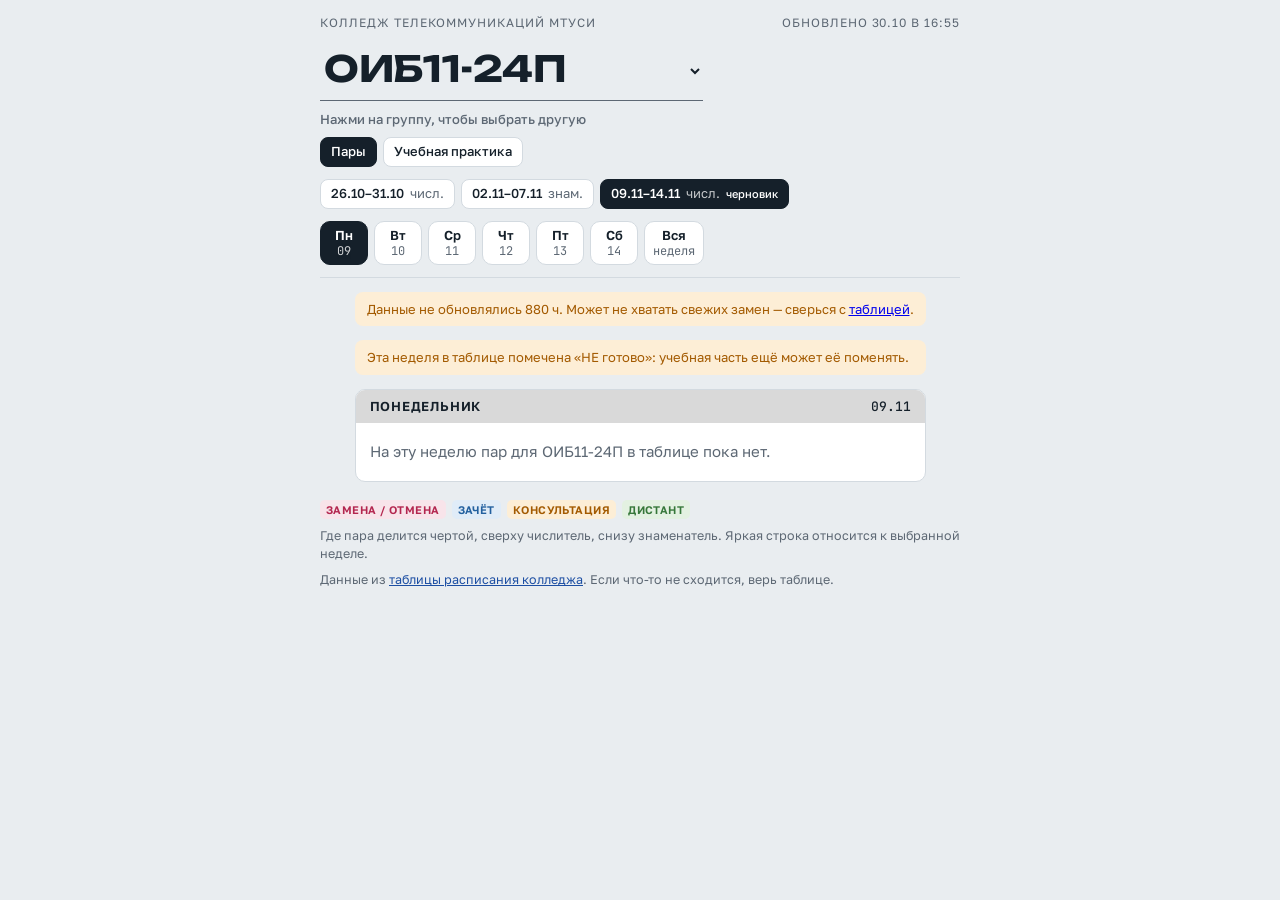
==== commit 4e7df389: "Add files via upload" ====
--- a/index.html
+++ b/index.html
@@ -3,69 +3,196 @@
 <head>
 <meta charset="utf-8">
 <meta name="viewport" content="width=device-width,initial-scale=1,viewport-fit=cover">
-<meta name="theme-color" content="#f5f7fb" media="(prefers-color-scheme: light)">
-<meta name="theme-color" content="#101722" media="(prefers-color-scheme: dark)">
-<meta name="description" content="Расписание групп КТ МТУСИ: пары, замены, отмены, зачёты и учебная практика.">
+<meta name="theme-color" content="#e9edf0" media="(prefers-color-scheme: light)">
+<meta name="theme-color" content="#0e1419" media="(prefers-color-scheme: dark)">
+<meta name="description" content="Расписание пар группы ОИБ11-24П, КТ МТУСИ: замены, отмены, зачёты.">
 <link rel="manifest" href="manifest.webmanifest">
 <link rel="icon" href="icon-192.png" type="image/png">
 <link rel="apple-touch-icon" href="apple-touch-icon.png">
 <meta name="apple-mobile-web-app-capable" content="yes">
-<meta name="apple-mobile-web-app-title" content="КТ · Расписание">
+<meta name="apple-mobile-web-app-title" content="Пары ОИБ">
 <title>Расписание КТ МТУСИ</title>
-
-
-<script>/* Theme initialization */
-try { const theme = localStorage.getItem('schedule-theme'); if (theme === 'light' || theme === 'dark') document.documentElement.dataset.theme = theme; } catch {}
-</script>
-<style>[hidden]{display:none!important}</style>
-<link rel="stylesheet" href="practice.css?v=9">
+<link rel="preconnect" href="https://fonts.googleapis.com">
+<link rel="preconnect" href="https://fonts.gstatic.com" crossorigin>
+<link rel="stylesheet" href="https://fonts.googleapis.com/css2?family=Golos+Text:wght@400;500;600&family=JetBrains+Mono:wght@400;500&family=Unbounded:wght@500;700&display=swap">
+<style>
+/* Layout: одна узкая колонка как распечатка у учебной части; липкая шапка с группой,
+   неделей и днями; день — один лист с парами, разделёнными тонкими линиями. */
+:root {
+  --bg: #e9edf0;
+  --paper: #ffffff;
+  --ink: #15202a;
+  --muted: #5d6874;
+  --line: #d3dae0;
+  --head: #d9d9d9;          /* серый, как шапка в таблице колледжа */
+  --accent: #1d4fa3;
+  --accent-soft: #e2eaf8;
+  --chg: #b3264f;  --chg-soft: #f8e4ea;
+  --zach: #22609f; --zach-soft: #e0ecf8;
+  --kons: #a35a00; --kons-soft: #fdeed6;
+  --dist: #36773a; --dist-soft: #e3f1e1;
+  --f-display: "Unbounded", "Arial Black", system-ui, sans-serif;
+  --f-body: "Golos Text", "Segoe UI", system-ui, -apple-system, sans-serif;
+  --f-mono: "JetBrains Mono", ui-monospace, "Cascadia Mono", Consolas, monospace;
+}
+@media (prefers-color-scheme: dark) {
+  :root:not([data-theme="light"]) {
+    --bg: #0e1419; --paper: #172029; --ink: #e5ebf0; --muted: #94a1ad; --line: #2a3641;
+    --head: #2b343d; --accent: #8db1f2; --accent-soft: #1d2b44;
+    --chg: #ff8aa5; --chg-soft: #3a1d27;
+    --zach: #8cbcf0; --zach-soft: #18304a;
+    --kons: #f2b25e; --kons-soft: #3a2a14;
+    --dist: #8fcf8c; --dist-soft: #1c3320;
+    color-scheme: dark;
+  }
+}
+:root[data-theme="dark"] {
+  --bg: #0e1419; --paper: #172029; --ink: #e5ebf0; --muted: #94a1ad; --line: #2a3641;
+  --head: #2b343d; --accent: #8db1f2; --accent-soft: #1d2b44;
+  --chg: #ff8aa5; --chg-soft: #3a1d27;
+  --zach: #8cbcf0; --zach-soft: #18304a;
+  --kons: #f2b25e; --kons-soft: #3a2a14;
+  --dist: #8fcf8c; --dist-soft: #1c3320;
+  color-scheme: dark;
+}
+
+* { box-sizing: border-box; }
+body {
+  background: var(--bg); color: var(--ink);
+  font: 15px/1.45 var(--f-body);
+  padding-left: max(16px, env(safe-area-inset-left, 0px));
+  padding-right: max(16px, env(safe-area-inset-right, 0px));
+  padding-block: 0 32px;
+}
+body::before { content: ""; position: fixed; inset: 0 0 auto; height: env(safe-area-inset-top, 0px); z-index: 10; background: var(--bg); }
+.wrap { max-width: 640px; margin: 0 auto; display: grid; gap: 14px; }
+
+header.top {
+  position: sticky; top: env(safe-area-inset-top, 0px); z-index: 5;
+  background: var(--bg);
+  display: grid; gap: 10px; padding-block: 14px 10px;
+  border-bottom: 1px solid var(--line);
+}
+.kicker { font-size: 12px; letter-spacing: .08em; text-transform: uppercase; color: var(--muted); display: flex; justify-content: space-between; gap: 8px; flex-wrap: wrap; }
+.grp { position: relative; display: inline-flex; align-items: baseline; gap: 10px; width: fit-content; max-width: 100%; }
+.grp h1 { margin: 0; font: 700 clamp(26px, 7vw, 36px)/1.05 var(--f-display); letter-spacing: -.01em; }
+.grp { flex-wrap: wrap; }
+.grp select { font: inherit; letter-spacing: inherit; color: inherit; background: var(--bg); border: 0; border-bottom: 1px solid var(--muted); border-radius: 0; padding: 4px 30px 8px 0; max-width: 100%; cursor: pointer; }
+.grp select:focus-visible { outline: 2px solid var(--muted); outline-offset: 4px; }
+.grp .chev { font: 500 13px var(--f-body); color: var(--muted); white-space: nowrap; }
+
+.row { display: flex; gap: 6px; overflow-x: auto; scrollbar-width: none; padding-bottom: 2px; }
+.row::-webkit-scrollbar { display: none; }
+.chip {
+  flex: 0 0 auto; border: 1px solid var(--line); background: var(--paper); color: var(--ink);
+  border-radius: 8px; padding: 6px 10px; font: 500 13px/1.2 var(--f-body); cursor: pointer;
+  display: inline-flex; align-items: center; gap: 6px;
+}
+.chip:focus-visible, button:focus-visible, a:focus-visible { outline: 2px solid var(--accent); outline-offset: 2px; }
+.chip[aria-pressed="true"] { background: var(--ink); color: var(--paper); border-color: var(--ink); }
+.chip .sub { color: var(--muted); font-weight: 400; }
+.chip[aria-pressed="true"] .sub { color: inherit; opacity: .75; }
+.chip.day { flex-direction: column; gap: 0; min-width: 48px; padding: 5px 8px; }
+.chip.day b { font: 600 13px var(--f-body); }
+.chip.day span { font: 400 12px var(--f-mono); color: var(--muted); }
+.chip.day[aria-pressed="true"] span { color: inherit; opacity: .8; }
+.chip.day.today { border-color: var(--accent); }
+.chip.day.today b::after { content: ""; display: inline-block; width: 6px; height: 6px; border-radius: 50%; background: var(--accent); margin-left: 4px; vertical-align: middle; }
+.chip .draft { font-size: 11px; color: var(--kons); }
+.chip[aria-pressed="true"] .draft { color: inherit; }
+
+.notice { font-size: 13px; color: var(--kons); background: var(--kons-soft); border-radius: 8px; padding: 8px 12px; }
+
+.day { background: var(--paper); border: 1px solid var(--line); border-radius: 10px; overflow: hidden; }
+.day > h2 {
+  margin: 0; padding: 8px 14px; background: var(--head);
+  font: 600 13px var(--f-body); letter-spacing: .06em; text-transform: uppercase;
+  display: flex; justify-content: space-between; gap: 8px;
+}
+.day > h2 .d { font-family: var(--f-mono); font-weight: 500; letter-spacing: 0; }
+.day.is-today > h2 { background: var(--accent-soft); color: var(--accent); }
+.empty { padding: 18px 14px; color: var(--muted); }
+.daynote { padding: 22px 14px; font: 500 16px var(--f-body); text-align: center; }
+
+ol.pairs { list-style: none; margin: 0; padding: 0; }
+.pair { display: grid; grid-template-columns: 54px minmax(0, 1fr) auto; gap: 12px; padding: 12px 14px; border-top: 1px solid var(--line); align-items: start; }
+.pair:first-child { border-top: 0; }
+.pn { display: grid; gap: 2px; }
+.pn .num { font: 700 22px/1 var(--f-display); }
+.pn .tm { font: 400 11.5px/1.35 var(--f-mono); color: var(--muted); font-variant-numeric: tabular-nums; }
+.body { min-width: 0; display: grid; gap: 6px; }
+.lesson { display: grid; gap: 1px; }
+.code { font: 500 11.5px var(--f-mono); color: var(--muted); }
+.ttl { font-weight: 500; overflow-wrap: anywhere; }
+.who { font-size: 13.5px; color: var(--muted); }
+.note { font-size: 13px; color: var(--muted); }
+.room { font: 500 13px var(--f-mono); padding: 3px 7px; border: 1px solid var(--line); border-radius: 6px; white-space: nowrap; align-self: start; }
+.room:empty { display: none; }
+
+.pair.window { padding-block: 6px; color: var(--muted); font-size: 13px; }
+.pair.window .num { font-size: 15px; color: var(--muted); }
+
+.badges { display: flex; flex-wrap: wrap; gap: 5px; }
+.b { font: 600 11px/1 var(--f-body); letter-spacing: .04em; text-transform: uppercase; padding: 4px 6px; border-radius: 5px; }
+.b.chg { background: var(--chg-soft); color: var(--chg); }
+.b.chg.old { background: transparent; border: 1px dashed var(--chg); }
+.b.zach, .b.exam { background: var(--zach-soft); color: var(--zach); }
+.b.kons { background: var(--kons-soft); color: var(--kons); }
+.b.dist { background: var(--dist-soft); color: var(--dist); }
+.b.now { background: var(--accent); color: var(--paper); }
+.b.next { background: var(--accent-soft); color: var(--accent); }
+
+.pair.chg { background: linear-gradient(90deg, var(--chg-soft), transparent 70%); }
+.pair.now { box-shadow: inset 0 0 0 2px var(--accent); }
+.cancelled { font-size: 13.5px; color: var(--muted); }
+.cancelled s { text-decoration-color: var(--chg); text-decoration-thickness: 2px; }
+.cancelled .lbl, .instead { font: 600 11px var(--f-body); text-transform: uppercase; letter-spacing: .05em; color: var(--chg); margin-right: 4px; }
+.struck .ttl { text-decoration: line-through; }
+
+/* Числитель / знаменатель: дробь, как «над чертой / под чертой» в таблице */
+.frac { display: grid; }
+.frac .half { display: grid; grid-template-columns: minmax(0, 1fr) auto; gap: 8px; padding-block: 4px; }
+.frac .half + .half { border-top: 2px solid var(--ink); }
+.frac .half.off { opacity: .45; }
+.frac .hl { grid-column: 1 / -1; font: 600 10.5px var(--f-body); letter-spacing: .06em; text-transform: uppercase; color: var(--muted); }
+.frac .half.on .hl { color: var(--accent); }
+.frac .none { color: var(--muted); font-style: italic; }
+
+footer { color: var(--muted); font-size: 12.5px; display: grid; gap: 8px; padding-top: 4px; }
+footer a { color: var(--accent); }
+.legend { display: flex; flex-wrap: wrap; gap: 6px; }
+.err { background: var(--paper); border: 1px solid var(--line); border-radius: 10px; padding: 18px; }
+@media (max-width: 380px) {
+  .pair { grid-template-columns: 44px minmax(0, 1fr); }
+  .pair > .room { grid-column: 2; justify-self: start; }
+}
+@media (prefers-reduced-motion: no-preference) {
+  .day { animation: in .18s ease-out both; }
+  @keyframes in { from { transform: translateY(4px); } to { transform: none; } }
+}
+</style>
+<style>:root{color-scheme:light}html,body{margin:0}:root{padding-top:env(safe-area-inset-top,0px);padding-bottom:env(safe-area-inset-bottom,0px)}[hidden]{display:none!important}</style>
 </head>
 <body>
 
-<div class="wrap shell">
-  <div class="brandbar">
-    <a class="brand" href="https://ct.mtuci.ru/" target="_blank" rel="noopener" aria-label="КТ МТУСИ — сайт колледжа">
-      <span class="brand-mark" aria-hidden="true"><svg xmlns="http://www.w3.org/2000/svg" viewBox="0 0 88 88" fill="none" aria-hidden="true"><path d="M43 12 67 24 75 49 59 72 29 72 12 51 19 27Z" stroke="#453386" stroke-width="6" stroke-linejoin="round" stroke-linecap="round"/></svg></span>
-      <span class="brand-copy"><strong>МТУСИ</strong><span>Колледж телекоммуникаций</span></span>
-    </a>
-    <button class="theme-toggle" id="themeToggle" type="button" aria-label="Тема: как на устройстве. Нажмите, чтобы сменить">
-      <svg viewBox="0 0 24 24" width="18" height="18" fill="none" stroke="currentColor" stroke-width="1.6" aria-hidden="true"><path d="M20.5 13.2A8.7 8.7 0 0 1 10.8 3.5 8.7 8.7 0 1 0 20.5 13.2Z"/></svg>
-      <span id="themeLabel">Авто</span>
-    </button>
-  </div>
-  <nav class="schedule-tabs" role="tablist" aria-label="Раздел расписания">
-    <button class="chip" id="scheduleTab" role="tab" aria-selected="true" aria-controls="main">Расписание</button>
-    <button class="chip" id="practiceTab" role="tab" aria-selected="false" aria-controls="practicePanel">Учебная практика</button>
-  </nav>
-  <header class="top" id="scheduleHeader">
-    <div class="kicker"><span>Расписание занятий</span></div>
+<div class="wrap">
+  <header class="top">
+    <div class="kicker"><span>Колледж телекоммуникаций МТУСИ</span><span id="upd"></span></div>
     <div class="grp">
-      <h1 id="grpName">ОИБ11-24П</h1>
+      <h1><select id="grpName" aria-label="Выберите учебную группу"><option>ОИБ11-24П</option></select></h1>
+      <span class="chev">Нажми на группу, чтобы выбрать другую</span>
     </div>
-    <label class="schedule-group">Группа
-      <select id="scheduleGroup" disabled aria-label="Группа основного расписания"><option>Загрузка…</option></select>
-    </label>
-    <div class="nav-block"><div class="control-label">Неделя</div><div class="row" id="weeks" role="group" aria-label="Неделя"></div></div>
-    <div class="nav-block"><div class="control-label">День</div><div class="row" id="days" role="group" aria-label="День"></div></div>
+    <div class="row" id="mode" role="group" aria-label="Тип занятий">
+      <button class="chip" data-mode="lessons" aria-pressed="true">Пары</button>
+      <button class="chip" data-mode="practice" aria-pressed="false">Учебная практика</button>
+    </div>
+    <div class="row" id="weeks" role="group" aria-label="Неделя"></div>
+    <div class="row" id="days" role="group" aria-label="День"></div>
   </header>
   <main id="main" class="wrap" aria-live="polite">
     <div class="day"><div class="empty">Загружаю расписание…</div></div>
   </main>
-  <section id="practicePanel" role="tabpanel" aria-labelledby="practiceTab" hidden>
-    <header class="top" id="practiceHeader">
-      <div class="kicker"><span>Учебная практика</span></div>
-      <div class="grp"><h1 id="practiceGroupName">Учебная практика</h1></div>
-      <label class="schedule-group">Группа<select id="practiceGroup" disabled aria-label="Группа учебной практики"><option>Загрузка…</option></select></label>
-      <div class="nav-block"><div class="control-label">Неделя</div><div class="row" id="practiceWeeks" role="group" aria-label="Неделя практики"></div></div>
-      <div class="nav-block"><div class="control-label">День</div><div class="row" id="practiceDays" role="group" aria-label="День практики"></div></div>
-    </header>
-    <div class="practice-feed">
-    <div id="practiceStatus" class="notice" role="status" hidden></div>
-    <div id="practiceContent" class="wrap" aria-live="polite"></div>
-    <p class="source-line"><a id="practiceSource" target="_blank" rel="noopener">Открыть таблицу практики ↗</a></p>
-    </div>
-  </section>
-  <footer id="scheduleFooter">
+  <footer>
     <div class="legend">
       <span class="b chg">Замена / отмена</span><span class="b zach">Зачёт</span><span class="b kons">Консультация</span><span class="b dist">Дистант</span>
     </div>
@@ -74,72 +201,6 @@
   </footer>
 </div>
 
-<script>
-/* Snapshots use decoded content, so rebuilding the string dictionary cannot create changes. */
-globalThis.ScheduleChanges = class ScheduleChanges {
-  constructor(storage, scope = 'main') {
-    this.storage = storage;
-    this.scope = scope;
-    this.sessions = new Map();
-  }
-  history(group) {
-    if (!this.sessions.has(group)) {
-      let days = {};
-      try {
-        const saved = JSON.parse(this.storage.get(this.key(group)));
-        if (saved?.v === 1 && saved.days && typeof saved.days === 'object') days = saved.days;
-      } catch {}
-      this.sessions.set(group, {baseline: {...days}, saved: {...days}});
-    }
-    return this.sessions.get(group);
-  }
-  key(group) { return 'schedule-seen-v1:' + this.scope + ':' + group; }
-  prime(group, days) {
-    const history = this.history(group);
-    let changed = false;
-    for (const [date, snapshot] of Object.entries(days)) {
-      if (!history.baseline[date]) {
-        history.baseline[date] = snapshot;
-        history.saved[date] = snapshot;
-        changed = true;
-      }
-    }
-    if (changed) this.persist(group, history);
-  }
-  persist(group, history) {
-    const dates = Object.keys(history.saved).sort().slice(-240);
-    history.saved = Object.fromEntries(dates.map(key => [key, history.saved[key]]));
-    this.storage.set(this.key(group), JSON.stringify({v:1, days:history.saved}));
-  }
-  compare(previous, current) {
-    const result = {changed:false, added:[], updated:[], removed:[]};
-    if (!previous || !Array.isArray(previous.pairs) || !previous.pairs.every(pair => pair && Number.isFinite(pair.n))) return result;
-    const old = new Map(previous.pairs.map(pair => [pair.n, pair]));
-    const next = new Map(current.pairs.map(pair => [pair.n, pair]));
-    for (const pair of current.pairs) {
-      if (!old.has(pair.n)) result.added.push(pair.n);
-      else if (JSON.stringify(old.get(pair.n)) !== JSON.stringify(pair) ||
-        (previous.parity !== current.parity && pair.cell && !Array.isArray(pair.cell))) result.updated.push(pair.n);
-    }
-    for (const pair of previous.pairs) if (!next.has(pair.n)) result.removed.push(pair.n);
-    result.changed = !!(result.added.length || result.updated.length || result.removed.length);
-    return result;
-  }
-  inspect(group, date, current) {
-    return this.compare(this.history(group).baseline[date], current);
-  }
-  visit(group, date, current) {
-    const history = this.history(group);
-    const changes = this.compare(history.baseline[date], current);
-    if (!history.baseline[date]) history.baseline[date] = current;
-    history.saved[date] = current;
-    // Keep about one academic year's viewed dates for each group.
-    this.persist(group, history);
-    return changes;
-  }
-};
-
-</script>
 <script>
 (() => {
   const SRC = 'https://docs.google.com/spreadsheets/d/1RRrdDgLjqfFRYhjbxTdcJY_iNvP3ZEuu/htmlview';
@@ -154,16 +215,7 @@
   };
 
   let D = null, S = [];
-  const st = { group: store.get('schedule-group') || GROUP, week: 0, day: 0 };
-  const viewed = new ScheduleChanges(store);
-
-  function fillGroups() {
-    const groups = [...new Set(D.weeks.flatMap(w => Object.keys(w.groups)))].sort((a, b) => a.localeCompare(b, 'ru', { numeric: true }));
-    if (!groups.includes(st.group)) st.group = groups.includes(GROUP) ? GROUP : groups[0] || GROUP;
-    $('scheduleGroup').innerHTML = groups.map(g => `<option value="${esc(g)}">${esc(g)}</option>`).join('');
-    $('scheduleGroup').value = st.group;
-    $('scheduleGroup').disabled = !groups.length;
-  }
+  const st = { mode: store.get('schedule-mode') || 'lessons', group: store.get('schedule-group') || GROUP, week: 0, day: 0 };
 
   // ---- время по Москве ----
   function msk() {
@@ -178,21 +230,6 @@
   const acadStart = NOW.m >= 8 ? NOW.y : NOW.y - 1;
   const dateOf = (ddmm) => { if (!ddmm) return null; const [d, m] = ddmm.split('.').map(Number); return Date.UTC(m >= 8 ? acadStart : acadStart + 1, m - 1, d); };
   const todayTs = Date.UTC(NOW.y, NOW.m - 1, NOW.d);
-
-  function snapshot(week, day) {
-    const clean = value => String(value || '').replace(/\s+/g, ' ').trim();
-    const decodeHalf = h => h ? [clean(S[h[0]]), clean(S[h[1]]), [...(h[2] || '')].sort().join('')] : null;
-    const decode = cell => Array.isArray(cell) ? decodeHalf(cell) : {a:decodeHalf(cell.a), b:decodeHalf(cell.b)};
-    const pairs = (week.groups[st.group]?.find(d => d[0] === day)?.[1] || []).map(p => ({n:p[0], time:clean(S[p[1]]), cell:decode(p[2])}));
-    return {parity:week.parity, pairs};
-  }
-  function dayChanges(week, day, visit = false) {
-    const date = week.dates[day];
-    if (!date || !week.groups[st.group]) return {changed:false, added:[], updated:[], removed:[]};
-    const key = new Date(dateOf(date)).toISOString().slice(0,10);
-    return viewed[visit && !$('main').hidden ? 'visit' : 'inspect'](st.group, key, snapshot(week, day));
-  }
-  const freshBadge = '<span class="b fresh">Изменилось с прошлого просмотра</span>';
 
   // ---- разбор текста ячейки ----
   const CODE = /(?:ОУП|ДУП|СГЦ|ОП|МДК|ОГСЭ|ЕН|ПМ|УП|ПП|ОДБ|ОДП|ОУД|ЭК|ОПД|ДУД|УД|БД)\.\s?\d{1,2}(?:\.\d{1,2})?\.?/;
@@ -291,9 +328,6 @@
     const tsp = timeSpan(S[ti]);
     const tm = tsp ? `${tsp.s}<br>${tsp.e}` : '';
     let cls = 'pair', extra = [], body = '', room = '';
-    if (ctx.changes.added.includes(n) || ctx.changes.updated.includes(n)) {
-      cls += ' fresh'; extra.push(freshBadge);
-    }
     if (ctx.isToday && tsp) {
       if (NOW.min >= tsp.sm && NOW.min < tsp.em) { cls += ' now'; extra.push(`<span class="b now">Идёт · до ${tsp.e}</span>`); }
       else if (ctx.nextN === n) { const d = tsp.sm - NOW.min; extra.push(`<span class="b next">Следующая · через ${d >= 60 ? Math.floor(d / 60) + ' ч ' : ''}${d % 60} мин</span>`); }
@@ -329,41 +363,41 @@
     const isToday = date === NOW.ddmm;
     const head = `<h2><span>${WD[wi]}</span><span class="d">${esc(date)}${isToday ? ' · сегодня' : ''}</span></h2>`;
     if (!g) return `<section class="day">${head}<div class="empty">На эту неделю пар для ${esc(st.group)} в таблице пока нет.</div></section>`;
-    const changes = dayChanges(week, wi, true);
-    const removed = changes.removed.length ? `<div class="fresh-note">${freshBadge}<div>Из расписания ${changes.removed.length === 1 ? 'убрана пара' : 'убраны пары'} № ${changes.removed.map(esc).join(', ')}.</div></div>` : '';
     const d = g.find((x) => x[0] === wi);
     const pairs = d ? d[1] : [];
-    if (!pairs.length) return `<section class="day${isToday ? ' is-today' : ''}">${head}${removed}<div class="empty">Пар нет.</div></section>`;
+    if (!pairs.length) return `<section class="day${isToday ? ' is-today' : ''}">${head}<div class="empty">Пар нет.</div></section>`;
     const texts = pairs.map((p) => (Array.isArray(p[2]) ? S[p[2][0]] + '|' + S[p[2][1]] : '#'));
     if (pairs.length >= 4 && texts.every((x) => x === texts[0]) && texts[0] !== '#' && !S[pairs[0][2][1]]) {
-      return `<section class="day${isToday ? ' is-today' : ''}">${head}${removed}${changes.changed && !removed ? `<div class="fresh-note">${freshBadge}</div>` : ''}<div class="daynote">${esc(norm(S[pairs[0][2][0]]))}</div></section>`;
+      return `<section class="day${isToday ? ' is-today' : ''}">${head}<div class="daynote">${esc(norm(S[pairs[0][2][0]]))}</div></section>`;
     }
     let nextN = null;
     if (isToday) { for (const p of pairs) { const t = timeSpan(S[p[1]]); if (t && t.sm > NOW.min) { nextN = p[0]; break; } } }
-    const ctx = { date, parity: week.parity, isToday, nextN, changes };
+    const ctx = { date, parity: week.parity, isToday, nextN };
     const items = [];
     pairs.forEach((p, i) => {
       if (i > 0) for (let k = pairs[i - 1][0] + 1; k < p[0]; k++) items.push(`<li class="pair window"><div class="pn"><span class="num">${k}</span></div><div class="body">окно</div></li>`);
       items.push(pairHTML(p, ctx));
     });
-    return `<section class="day${isToday ? ' is-today' : ''}">${head}${removed}<ol class="pairs">${items.join('')}</ol></section>`;
+    return `<section class="day${isToday ? ' is-today' : ''}">${head}<ol class="pairs">${items.join('')}</ol></section>`;
   }
 
   function render() {
+    const practiceMode = st.mode === 'practice';
+    $('weeks').hidden = practiceMode;
+    $('days').hidden = practiceMode;
+    document.querySelector('footer').hidden = practiceMode;
+    document.querySelectorAll('[data-mode]').forEach(button => button.setAttribute('aria-pressed', String(button.dataset.mode === st.mode)));
+    $('grpName').value = st.group;
+    if (practiceMode) { renderPractice(); return; }
     const week = D.weeks[st.week];
-    if (!$('main').hidden) {
-      const initial = {};
-      for (const w of D.weeks) if (w.groups[st.group]) w.dates.forEach((date, day) => {
-        if (date) initial[new Date(dateOf(date)).toISOString().slice(0,10)] = snapshot(w, day);
-      });
-      viewed.prime(st.group, initial);
-    }
-    $('grpName').textContent = st.group;
-    $('weeks').innerHTML = D.weeks.map((w, i) => `<button class="chip" aria-pressed="${i === st.week}" data-w="${i}">${esc(w.from)}–${esc(w.to)} <span class="sub">${w.parity === 'ч' ? 'числ.' : w.parity === 'з' ? 'знам.' : ''}</span>${w.ready ? '' : '<span class="draft">черновик</span>'}${w.dates.some((_, d) => dayChanges(w, d).changed) ? '<span class="fresh-dot" aria-label="Есть изменения с прошлого просмотра">●</span>' : ''}</button>`).join('');
-    const dchips = week.dates.map((d, i) => `<button class="chip day${d === NOW.ddmm ? ' today' : ''}" aria-pressed="${st.day === i}" data-d="${i}"${dayChanges(week, i).changed ? ' aria-label="' + WDS[i] + ' ' + esc(d) + ' — есть изменения с прошлого просмотра"' : ''}><b>${WDS[i]}${dayChanges(week, i).changed ? '<span class="fresh-dot" aria-hidden="true"> ●</span>' : ''}</b><span>${esc(d.split('.')[0] || '')}</span></button>`);
+    $('grpName').value = st.group;
+    $('weeks').innerHTML = D.weeks.map((w, i) => `<button class="chip" aria-pressed="${i === st.week}" data-w="${i}">${esc(w.from)}–${esc(w.to)} <span class="sub">${w.parity === 'ч' ? 'числ.' : w.parity === 'з' ? 'знам.' : ''}</span>${w.ready ? '' : '<span class="draft">черновик</span>'}</button>`).join('');
+    const dchips = week.dates.map((d, i) => `<button class="chip day${d === NOW.ddmm ? ' today' : ''}" aria-pressed="${st.day === i}" data-d="${i}"><b>${WDS[i]}</b><span>${esc(d.split('.')[0] || '')}</span></button>`);
     dchips.push(`<button class="chip day" aria-pressed="${st.day === 'all'}" data-d="all"><b>Вся</b><span>неделя</span></button>`);
     $('days').innerHTML = dchips.join('');
     let html = '';
+    const age = (Date.now() - new Date(D.updated).getTime()) / 36e5;
+    if (age > 6) html += `<div class="notice">Данные не обновлялись ${Math.round(age)} ч. Может не хватать свежих замен — сверься с <a href="${SRC}" target="_blank" rel="noopener">таблицей</a>.</div>`;
     if (!week.ready) html += '<div class="notice">Эта неделя в таблице помечена «НЕ готово»: учебная часть ещё может её поменять.</div>';
     if (st.day === 'all') html += week.dates.map((_, i) => dayHTML(week, i)).join('');
     else html += dayHTML(week, st.day);
@@ -378,15 +412,43 @@
   }
 
   function fill() {
+    const u = new Date(D.updated);
+    $('upd').textContent = 'обновлено ' + new Intl.DateTimeFormat('ru-RU', { timeZone: 'Europe/Moscow', day: '2-digit', month: '2-digit', hour: '2-digit', minute: '2-digit' }).format(u).replace(',', ' в');
     $('src').innerHTML = `Данные из <a href="${SRC}" target="_blank" rel="noopener">таблицы расписания колледжа</a>. Если что-то не сходится, верь таблице.`;
   }
 
   $('weeks').addEventListener('click', (e) => { const b = e.target.closest('[data-w]'); if (!b) return; st.week = +b.dataset.w; const di = D.weeks[st.week].dates.indexOf(NOW.ddmm); if (st.day !== 'all') st.day = di >= 0 ? di : 0; render(); });
   $('days').addEventListener('click', (e) => { const b = e.target.closest('[data-d]'); if (!b) return; st.day = b.dataset.d === 'all' ? 'all' : +b.dataset.d; render(); });
 
-  $('scheduleGroup').addEventListener('change', (e) => { st.group = e.target.value; store.set('schedule-group', st.group); render(); });
-
-  function show(d) { D = d; S = d.S; fillGroups(); fill(); if (!shown) { pickDefault(); shown = true; } render(); }
+  function renderPractice() {
+    const practice = D.practice;
+    const src = practice?.src || 'https://docs.google.com/spreadsheets/d/1EobL1gXGQIg8ZKDorjweeWAKNwYYtac16jUbMAJY_O4/htmlview#gid=692423880';
+    const entries = practice?.groups?.[st.group] || [];
+    const stamp = practice?.updated ? new Intl.DateTimeFormat('ru-RU', {timeZone:'Europe/Moscow',dateStyle:'short',timeStyle:'short'}).format(new Date(practice.updated)) : '';
+    $('main').innerHTML = `<div class="notice">Учебная практика · ${esc(st.group)}${stamp ? ' · обновлено ' + esc(stamp) : ''}<br><a href="${esc(src)}" target="_blank" rel="noopener">Таблица практики колледжа</a></div>` +
+      (entries.length ? entries.map(entry => {
+        const date = new Date(entry.date + 'T12:00:00+03:00');
+        const label = new Intl.DateTimeFormat('ru-RU',{timeZone:'Europe/Moscow',weekday:'long',day:'numeric',month:'long',year:'numeric'}).format(date);
+        return `<section class="day"><h2>${esc(label)}</h2><ol class="pairs"><li class="pair"><div class="pn">УП</div><div class="body"><strong>${esc(entry.module || 'Учебная практика')}</strong><p>${esc(entry.time || 'Время не указано')}</p><p>${esc(entry.teacher)}${entry.room ? ' · каб. ' + esc(entry.room) : ''}</p></div></li></ol></section>`;
+      }).join('') : '<div class="empty">' + (practice ? 'В таблице нет занятий практики для выбранной группы.' : 'Данные практики пока не загружены. Открой таблицу колледжа по ссылке выше.') + '</div>');
+  }
+  $('mode').addEventListener('click', event => {
+    const button = event.target.closest('[data-mode]');
+    if (!button) return;
+    st.mode = button.dataset.mode;
+    store.set('schedule-mode', st.mode);
+    if (D) render();
+  });
+  $('grpName').addEventListener('change', (event) => {
+    st.group = event.target.value;
+    store.set('schedule-group', st.group);
+    render();
+  });
+  function show(d) {
+    const groups = [...new Set(d.weeks.flatMap((week) => Object.keys(week.groups)).concat(Object.keys(d.practice?.groups || {})))].sort((a, b) => a.localeCompare(b, 'ru', { numeric: true }));
+    if (!groups.includes(st.group)) st.group = groups.includes(GROUP) ? GROUP : groups[0] || GROUP;
+    $('grpName').innerHTML = groups.map((group) => `<option value="${esc(group)}">${esc(group)}</option>`).join('');
+    D = d; S = d.S; fill(); if (!shown) { pickDefault(); shown = true; } render(); }
   let shown = false;
   fetch('data.json?t=' + Date.now(), { cache: 'no-store' })
     .then((r) => { if (!r.ok) throw new Error(r.status); return r.json(); })
@@ -398,28 +460,5 @@
 })();
 </script>
 
-<script src="practice.js"></script>
-<script>/* Theme controls */
-(() => {
-  const root = document.documentElement;
-  const button = document.getElementById('themeToggle');
-  const label = document.getElementById('themeLabel');
-  const modes = ['auto', 'light', 'dark'];
-  const titles = {auto:'Как на устройстве', light:'Светлая', dark:'Тёмная'};
-  const system = window.matchMedia('(prefers-color-scheme: dark)');
-  let mode = 'auto';
-  try { const saved = localStorage.getItem('schedule-theme'); if (modes.includes(saved)) mode = saved; } catch {}
-  function apply() {
-    if (mode === 'auto') root.removeAttribute('data-theme'); else root.dataset.theme = mode;
-    label.textContent = mode === 'auto' ? 'Авто' : titles[mode];
-    button.setAttribute('aria-label', 'Тема: ' + titles[mode].toLowerCase() + '. Нажмите, чтобы сменить');
-    const dark = mode === 'dark' || (mode === 'auto' && system.matches);
-    document.querySelectorAll('meta[name="theme-color"]').forEach(meta => meta.content = dark ? '#101722' : '#f5f7fb');
-  }
-  button.addEventListener('click', () => { mode = modes[(modes.indexOf(mode) + 1) % modes.length]; try { localStorage.setItem('schedule-theme', mode); } catch {} apply(); });
-  system.addEventListener('change', apply);
-  apply();
-})();
-</script>
 </body>
 </html>
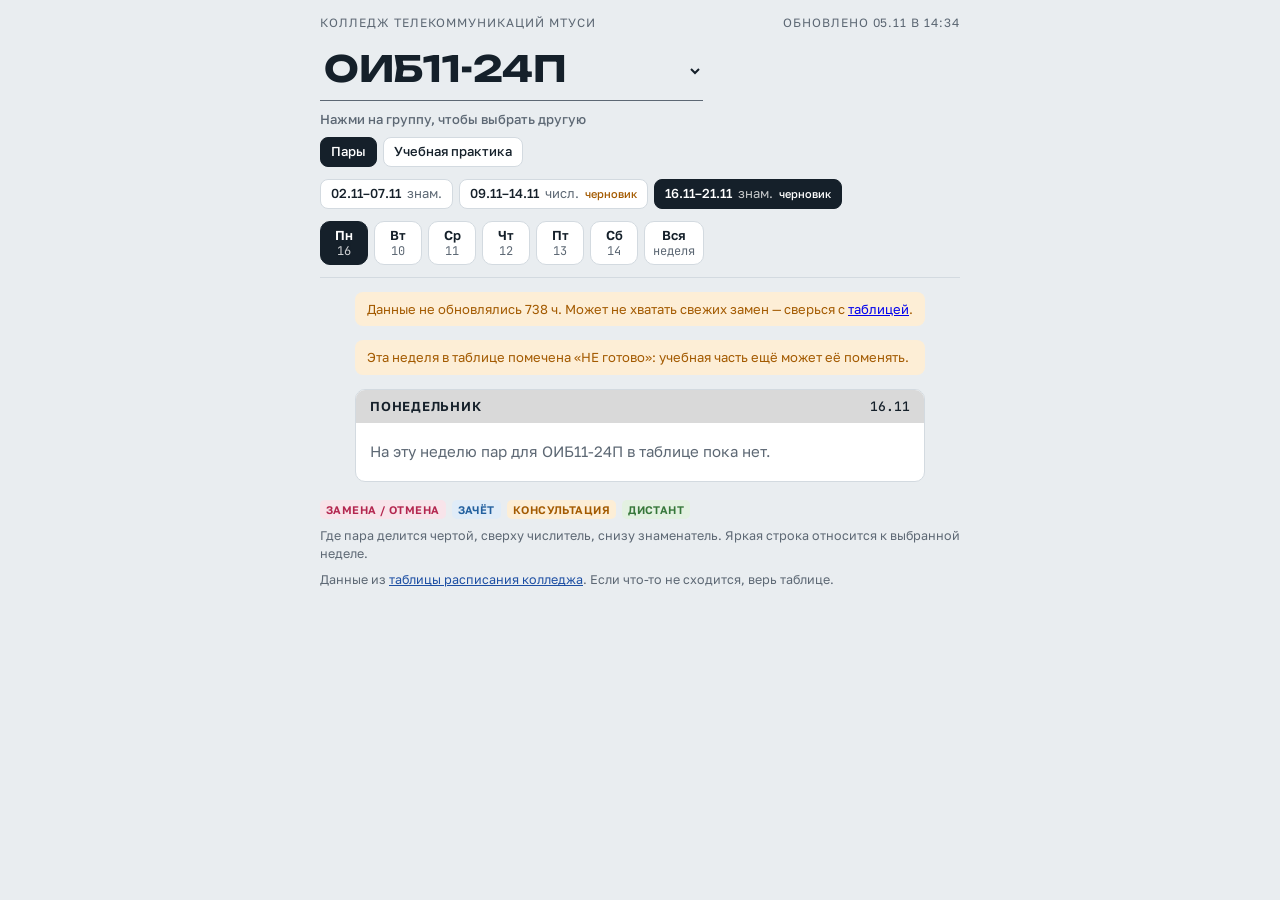
==== commit fb20afaa: "Add files via upload" ====
--- a/index.html
+++ b/index.html
@@ -429,7 +429,9 @@
       (entries.length ? entries.map(entry => {
         const date = new Date(entry.date + 'T12:00:00+03:00');
         const label = new Intl.DateTimeFormat('ru-RU',{timeZone:'Europe/Moscow',weekday:'long',day:'numeric',month:'long',year:'numeric'}).format(date);
-        return `<section class="day"><h2>${esc(label)}</h2><ol class="pairs"><li class="pair"><div class="pn">УП</div><div class="body"><strong>${esc(entry.module || 'Учебная практика')}</strong><p>${esc(entry.time || 'Время не указано')}</p><p>${esc(entry.teacher)}${entry.room ? ' · каб. ' + esc(entry.room) : ''}</p></div></li></ol></section>`;
+        const distant = /дист|онлайн/i.test([entry.room, entry.module, entry.time, entry.teacher].join(' '));
+        const room = /^(?:дист(?:\.|ант(?:но|ный)?)?|дистанционно|онлайн)$/i.test((entry.room || '').trim()) ? '' : entry.room;
+        return `<section class="day"><h2>${esc(label)}${distant ? ' <span class="b dist">Дистант</span>' : ''}</h2><ol class="pairs"><li class="pair"><div class="pn">УП</div><div class="body"><strong>${esc(entry.module || 'Учебная практика')}</strong><p>${esc(entry.time || 'Время не указано')}</p><p>${esc(entry.teacher)}${room ? ' · каб. ' + esc(room) : ''}</p></div></li></ol></section>`;
       }).join('') : '<div class="empty">' + (practice ? 'В таблице нет занятий практики для выбранной группы.' : 'Данные практики пока не загружены. Открой таблицу колледжа по ссылке выше.') + '</div>');
   }
   $('mode').addEventListener('click', event => {
